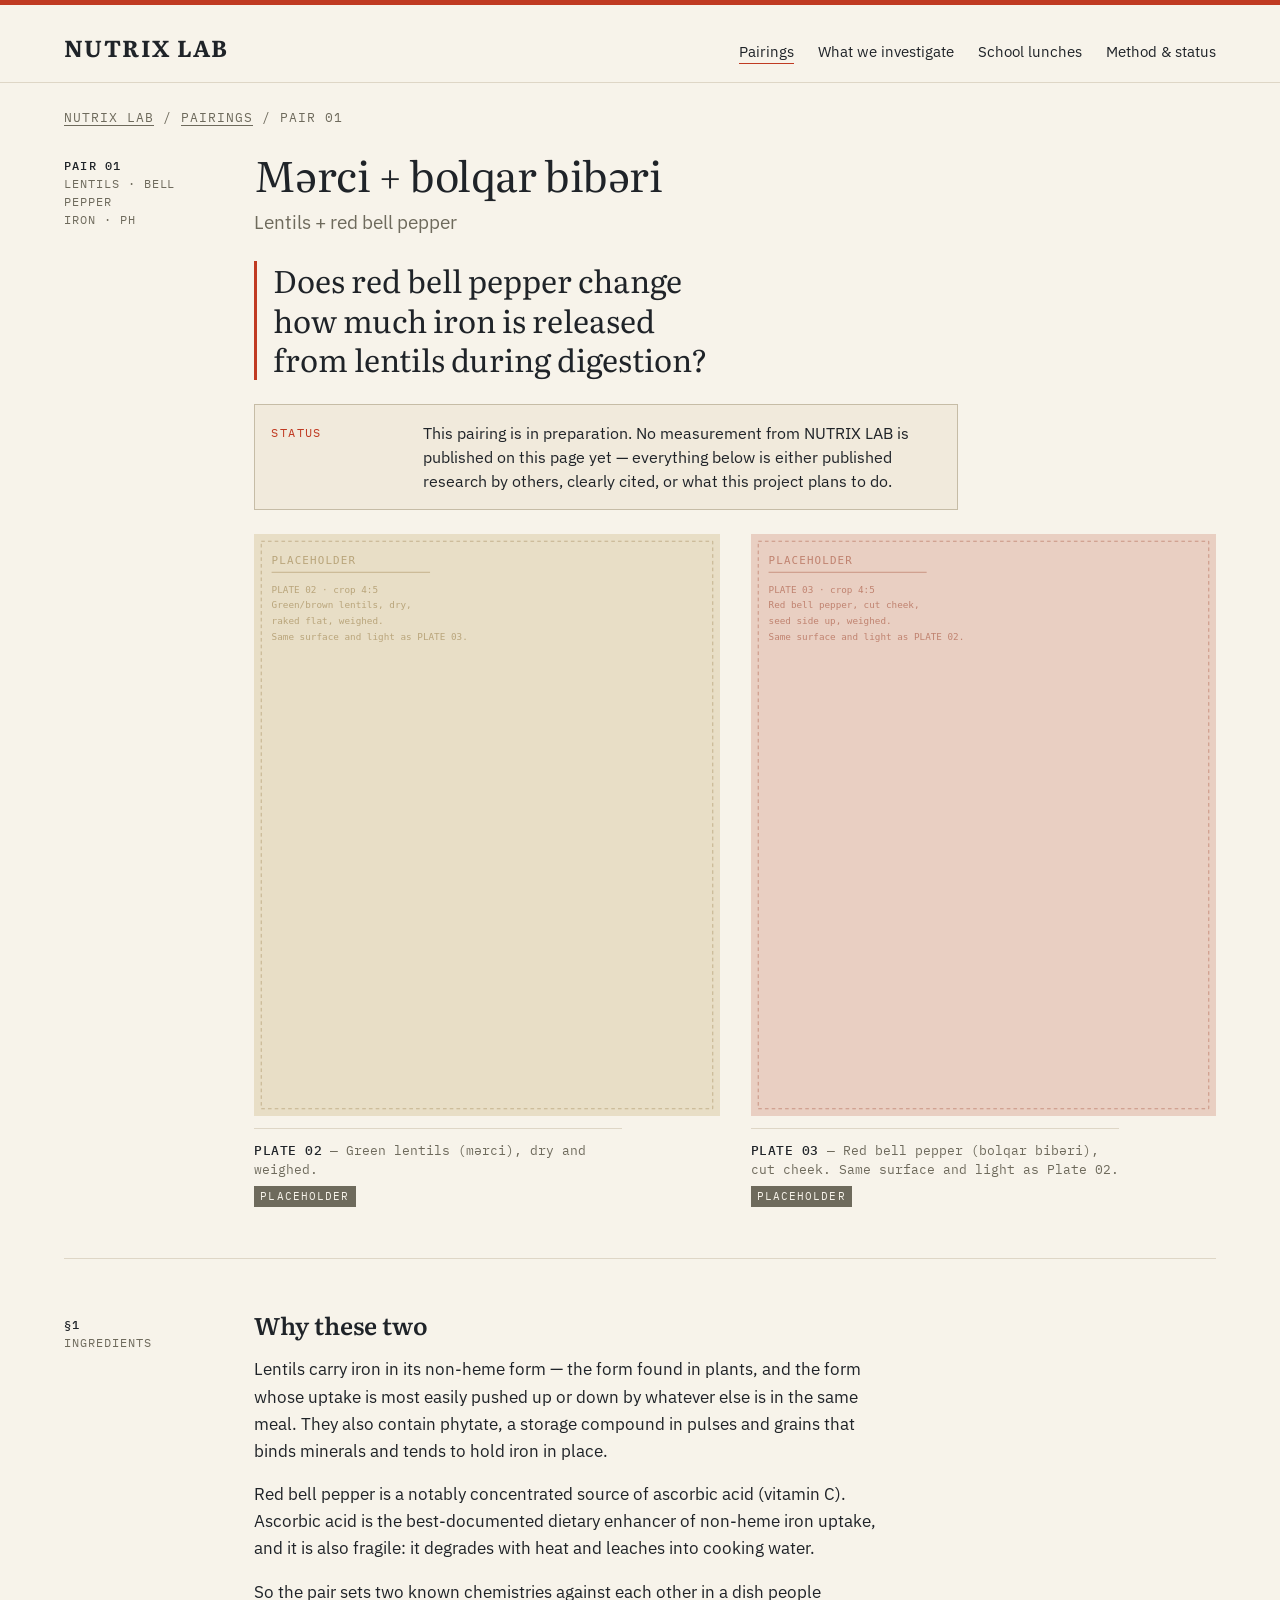
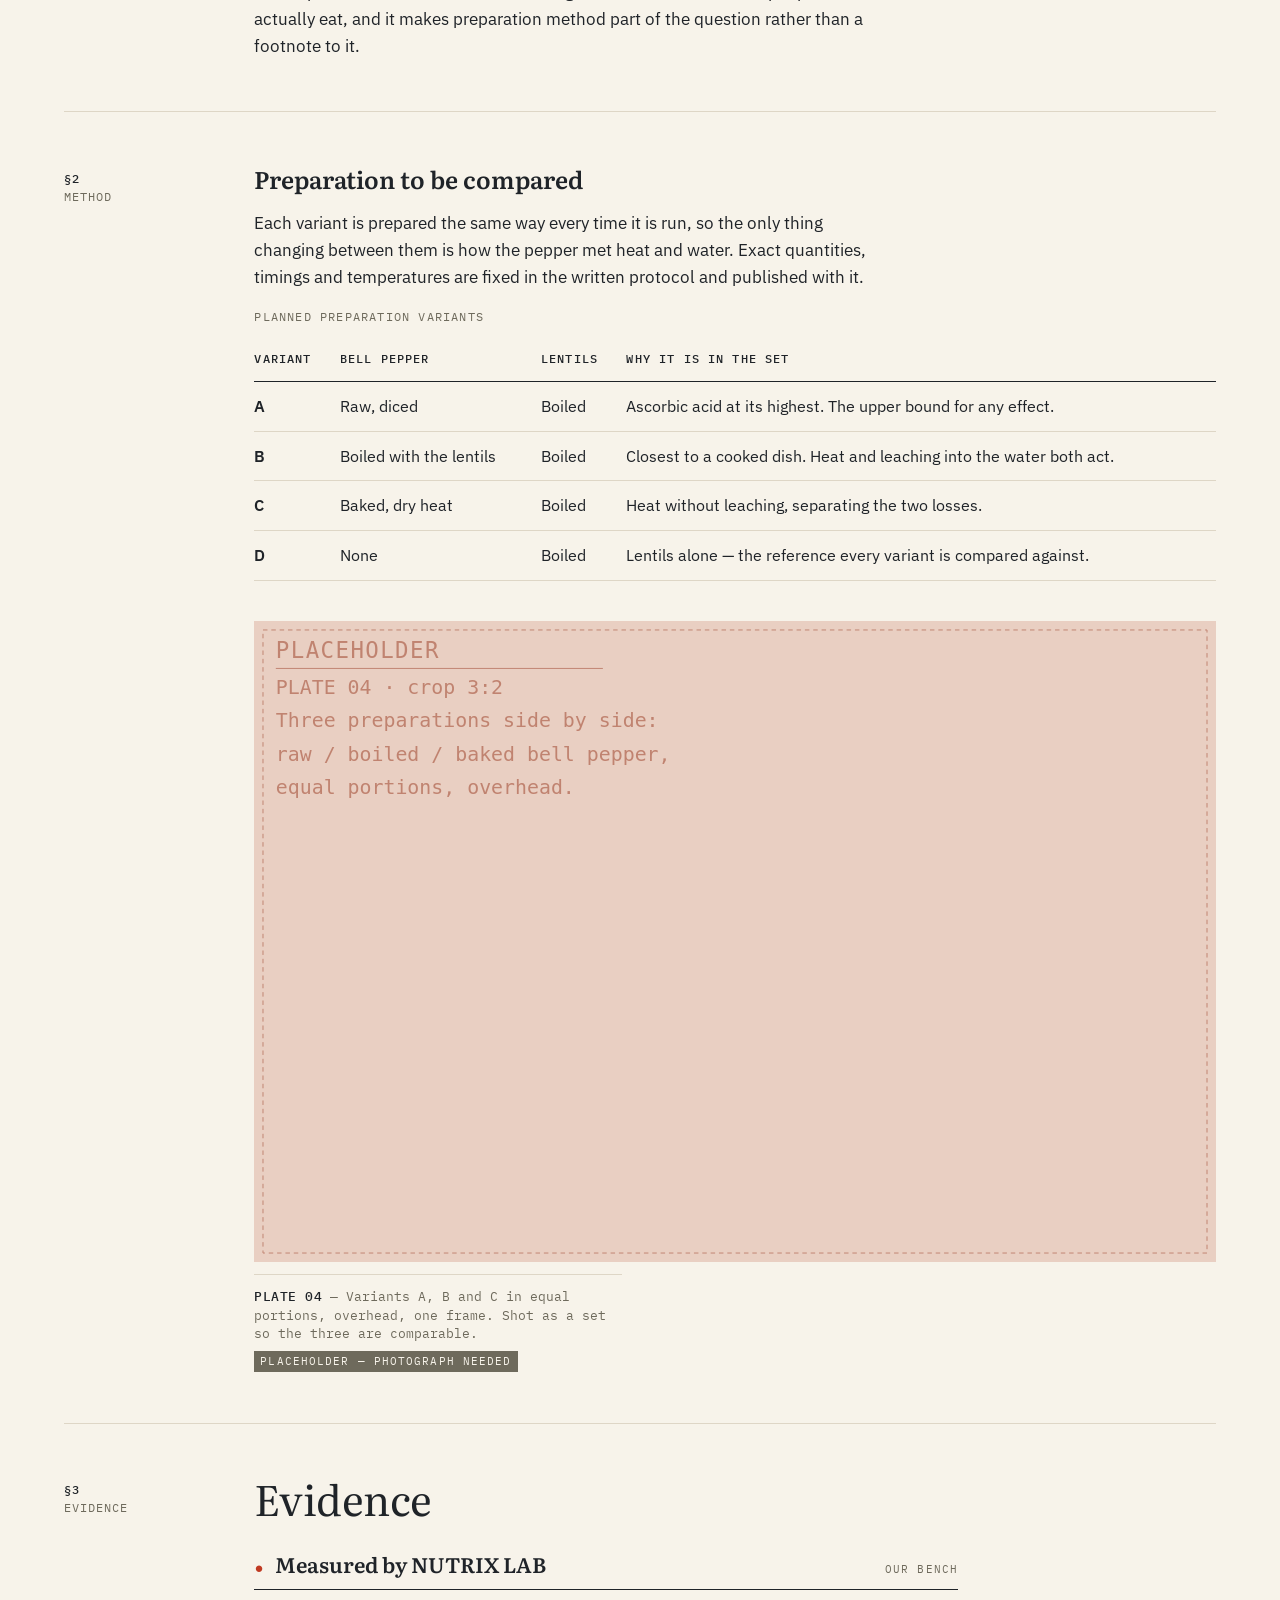
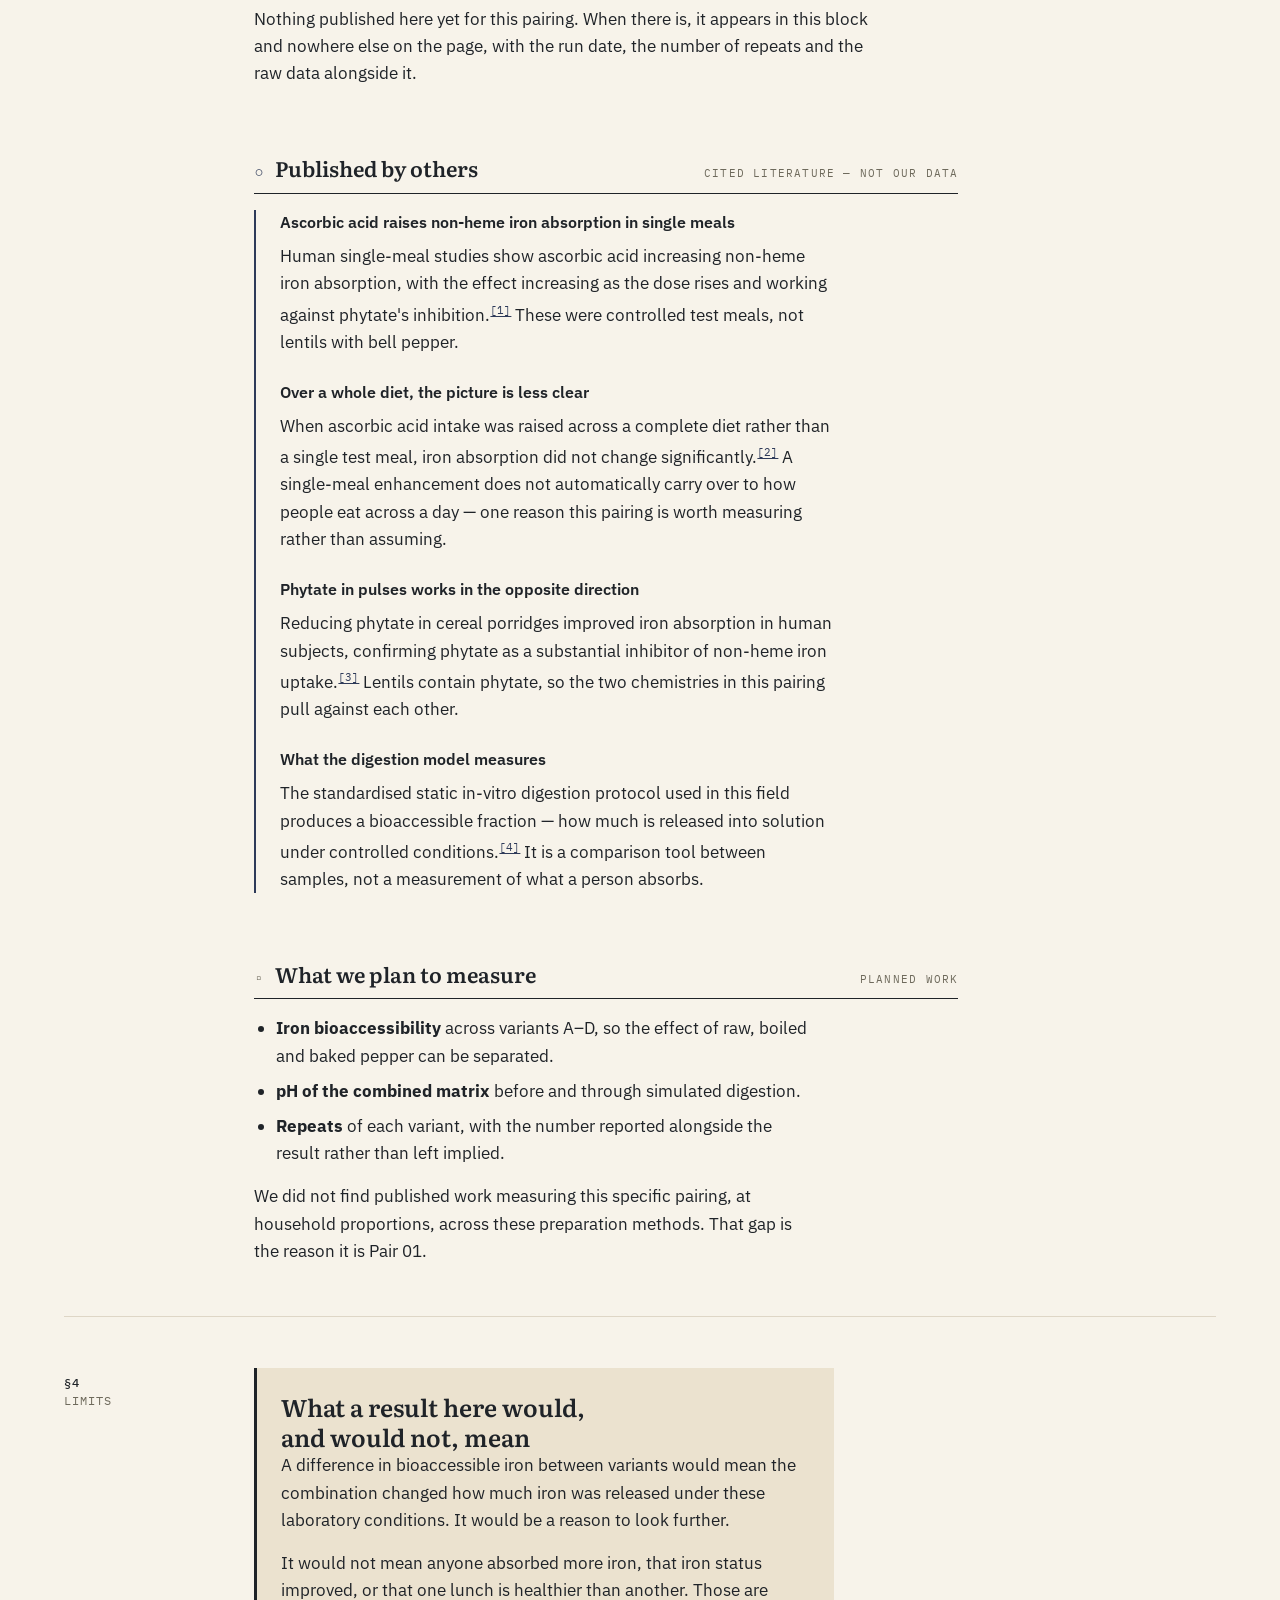
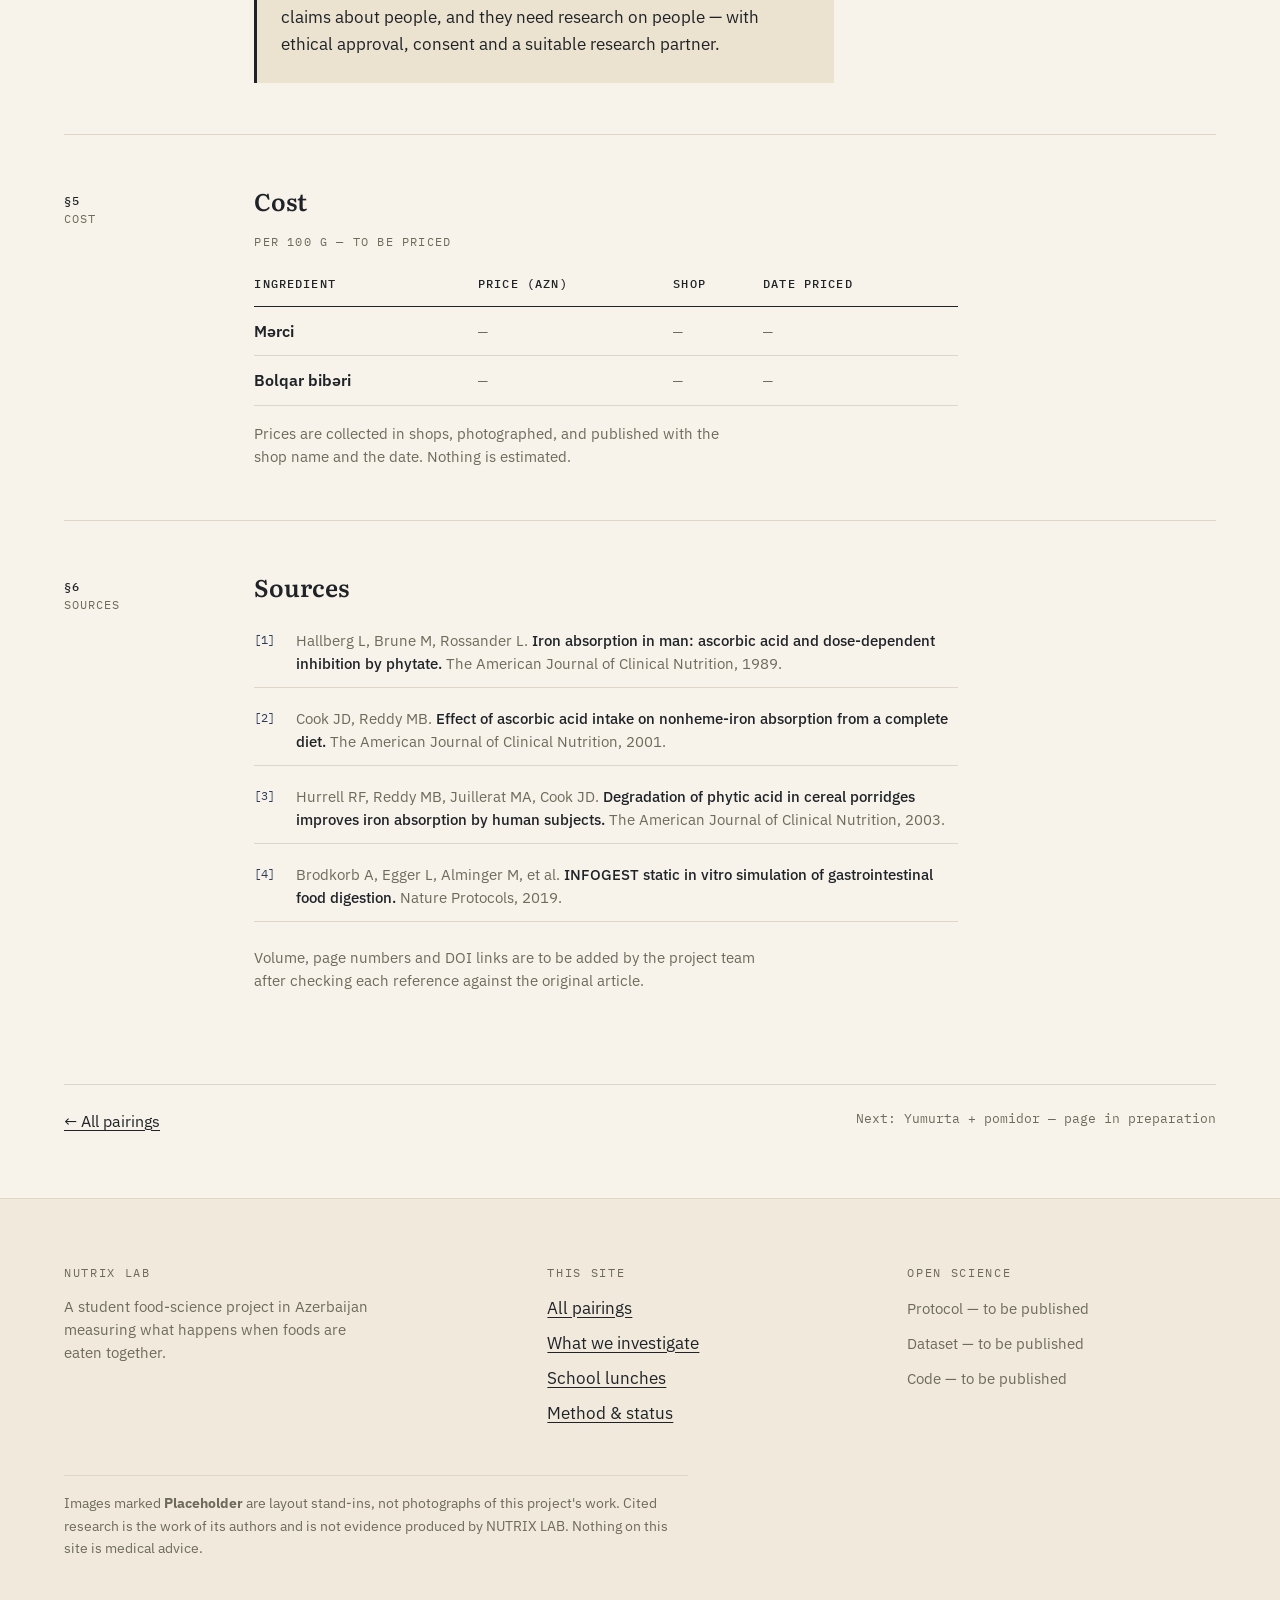
==== pairings/lentils-bell-pepper.html @ cdeca8c6 "first commit" ====
<!DOCTYPE html>
<html lang="en">
<head>
<meta charset="utf-8">
<meta name="viewport" content="width=device-width, initial-scale=1">
<title>Lentils + red bell pepper — NUTRIX LAB</title>
<meta name="description" content="Pairing 01: does red bell pepper change how much iron is released from lentils during digestion? The question, the preparation, published evidence and what NUTRIX LAB plans to measure.">
<link rel="preconnect" href="https://fonts.googleapis.com">
<link rel="preconnect" href="https://fonts.gstatic.com" crossorigin>
<link rel="stylesheet" href="https://fonts.googleapis.com/css2?family=IBM+Plex+Mono:wght@400;500&family=IBM+Plex+Sans:ital,wght@0,400;0,500;0,600;1,400&family=Literata:ital,opsz,wght@0,7..72,400;0,7..72,600;0,7..72,700;1,7..72,400&display=swap">
<link rel="stylesheet" href="../assets/css/nutrix.css">
</head>
<body>

<a class="skip-link" href="#main">Skip to main content</a>

<div class="topbar"></div>

<header class="masthead">
  <div class="wrap masthead-in">
    <a class="wordmark" href="../index.html">Nutrix&nbsp;Lab</a>
    <nav class="mainnav" aria-label="Main">
      <ul>
        <li><a href="../index.html#pairings" aria-current="page">Pairings</a></li>
        <li><a href="../index.html#investigate">What we investigate</a></li>
        <li><a href="../index.html#lunchbox">School lunches</a></li>
        <li><a href="../index.html#method">Method &amp; status</a></li>
      </ul>
    </nav>
  </div>
</header>

<div class="wrap">
  <nav class="breadcrumb" aria-label="Breadcrumb">
    <a href="../index.html">Nutrix Lab</a> / <a href="../index.html#pairings">Pairings</a> / Pair 01
  </nav>
</div>

<main id="main">
  <article class="wrap">

    <!-- Header ──────────────────────────────────────────────────────────── -->
    <div class="sheet-block sheet-block-first">
      <p class="sheet-margin">
        <b>Pair 01</b>
        Lentils · Bell pepper<br>
        Iron · pH
      </p>
      <div class="sheet-content">

        <h1 class="h2 pair-title" lang="az">Mərci + bolqar bibəri</h1>
        <p class="pair-title-en">Lentils + red bell pepper</p>

        <p class="pair-question">
          Does red bell pepper change how much iron is released from lentils
          during digestion?
        </p>

        <dl class="status-line">
          <dt>Status</dt>
          <dd>
            This pairing is in preparation. No measurement from NUTRIX&nbsp;LAB is
            published on this page yet — everything below is either published
            research by others, clearly cited, or what this project plans to do.
          </dd>
        </dl>

        <div class="plates wide">
          <figure>
            <img src="../assets/img/plate-02-lentils.svg" width="900" height="1125"
                 alt="Placeholder for a photograph of dry green lentils raked flat and weighed.">
            <figcaption>
              <b>PLATE 02</b> — Green lentils (mərci), dry and weighed.
              <span class="placeholder-tag">Placeholder</span>
            </figcaption>
          </figure>
          <figure>
            <img src="../assets/img/plate-03-pepper.svg" width="900" height="1125"
                 alt="Placeholder for a photograph of a red bell pepper cut cheek, seed side up, weighed.">
            <figcaption>
              <b>PLATE 03</b> — Red bell pepper (bolqar bibəri), cut cheek. Same
              surface and light as Plate 02.
              <span class="placeholder-tag">Placeholder</span>
            </figcaption>
          </figure>
        </div>

      </div>
    </div>

    <!-- §1 Ingredients ──────────────────────────────────────────────────── -->
    <section class="sheet-block" aria-labelledby="ingredients-h">
      <p class="sheet-margin"><b>§1</b> Ingredients</p>
      <div class="sheet-content">
        <h2 class="h3" id="ingredients-h" style="margin-bottom:var(--s4);">Why these two</h2>
        <p class="prose">
          Lentils carry iron in its non-heme form — the form found in plants, and
          the form whose uptake is most easily pushed up or down by whatever else
          is in the same meal. They also contain phytate, a storage compound in
          pulses and grains that binds minerals and tends to hold iron in place.
        </p>
        <p class="prose">
          Red bell pepper is a notably concentrated source of ascorbic acid
          (vitamin&nbsp;C). Ascorbic acid is the best-documented dietary enhancer of
          non-heme iron uptake, and it is also fragile: it degrades with heat and
          leaches into cooking water.
        </p>
        <p class="prose">
          So the pair sets two known chemistries against each other in a dish
          people actually eat, and it makes preparation method part of the question
          rather than a footnote to it.
        </p>
      </div>
    </section>

    <!-- §2 Method ───────────────────────────────────────────────────────── -->
    <section class="sheet-block" aria-labelledby="prep-h">
      <p class="sheet-margin"><b>§2</b> Method</p>
      <div class="sheet-content">
        <h2 class="h3" id="prep-h" style="margin-bottom:var(--s4);">Preparation to be compared</h2>
        <p class="prose">
          Each variant is prepared the same way every time it is run, so the only
          thing changing between them is how the pepper met heat and water. Exact
          quantities, timings and temperatures are fixed in the written protocol
          and published with it.
        </p>

        <p class="scroll-hint wide" id="prep-hint">Table scrolls sideways →</p>
        <div class="table-scroll wide" tabindex="0" role="region"
             aria-label="Planned preparation variants" aria-describedby="prep-hint">
          <table class="record">
            <caption>Planned preparation variants</caption>
            <thead>
              <tr>
                <th scope="col">Variant</th>
                <th scope="col">Bell pepper</th>
                <th scope="col">Lentils</th>
                <th scope="col">Why it is in the set</th>
              </tr>
            </thead>
            <tbody>
              <tr>
                <th scope="row">A</th>
                <td>Raw, diced</td>
                <td>Boiled</td>
                <td>Ascorbic acid at its highest. The upper bound for any effect.</td>
              </tr>
              <tr>
                <th scope="row">B</th>
                <td>Boiled with the lentils</td>
                <td>Boiled</td>
                <td>Closest to a cooked dish. Heat and leaching into the water both act.</td>
              </tr>
              <tr>
                <th scope="row">C</th>
                <td>Baked, dry heat</td>
                <td>Boiled</td>
                <td>Heat without leaching, separating the two losses.</td>
              </tr>
              <tr>
                <th scope="row">D</th>
                <td>None</td>
                <td>Boiled</td>
                <td>Lentils alone — the reference every variant is compared against.</td>
              </tr>
            </tbody>
          </table>
        </div>

        <figure class="wide" style="margin-top:var(--s5);">
          <img src="../assets/img/plate-04-preparations.svg" width="1500" height="1000"
               alt="Placeholder for a photograph of raw, boiled and baked bell pepper in equal portions side by side, photographed from above.">
          <figcaption>
            <b>PLATE 04</b> — Variants A, B and C in equal portions, overhead, one
            frame. Shot as a set so the three are comparable.
            <span class="placeholder-tag">Placeholder — photograph needed</span>
          </figcaption>
        </figure>
      </div>
    </section>

    <!-- §3 Evidence ─────────────────────────────────────────────────────── -->
    <section class="sheet-block" aria-labelledby="evidence-h">
      <p class="sheet-margin"><b>§3</b> Evidence</p>
      <div class="sheet-content">
        <h2 class="h2" id="evidence-h" style="margin-bottom:var(--s5);">Evidence</h2>

        <div class="tier tier-ours">
          <div class="tier-head">
            <span class="tier-mark" aria-hidden="true">●</span>
            <span class="tier-title">Measured by NUTRIX LAB</span>
            <span class="tier-kind">Our bench</span>
          </div>
          <div class="tier-body">
            <p style="margin-bottom:0;">
              Nothing published here yet for this pairing. When there is, it appears
              in this block and nowhere else on the page, with the run date, the
              number of repeats and the raw data alongside it.
            </p>
          </div>
        </div>

        <div class="tier tier-pub">
          <div class="tier-head">
            <span class="tier-mark" aria-hidden="true">○</span>
            <span class="tier-title">Published by others</span>
            <span class="tier-kind">Cited literature — not our data</span>
          </div>
          <div class="tier-body">

            <div>
              <h4>Ascorbic acid raises non-heme iron absorption in single meals</h4>
              <p style="margin-bottom:0;">
                Human single-meal studies show ascorbic acid increasing non-heme iron
                absorption, with the effect increasing as the dose rises and working
                against phytate's inhibition.<sup><a href="#src-1">[1]</a></sup>
                These were controlled test meals, not lentils with bell pepper.
              </p>
            </div>

            <div>
              <h4>Over a whole diet, the picture is less clear</h4>
              <p style="margin-bottom:0;">
                When ascorbic acid intake was raised across a complete diet rather
                than a single test meal, iron absorption did not change
                significantly.<sup><a href="#src-2">[2]</a></sup> A single-meal
                enhancement does not automatically carry over to how people eat across
                a day — one reason this pairing is worth measuring rather than
                assuming.
              </p>
            </div>

            <div>
              <h4>Phytate in pulses works in the opposite direction</h4>
              <p style="margin-bottom:0;">
                Reducing phytate in cereal porridges improved iron absorption in human
                subjects, confirming phytate as a substantial inhibitor of non-heme
                iron uptake.<sup><a href="#src-3">[3]</a></sup> Lentils contain
                phytate, so the two chemistries in this pairing pull against each
                other.
              </p>
            </div>

            <div>
              <h4>What the digestion model measures</h4>
              <p style="margin-bottom:0;">
                The standardised static in-vitro digestion protocol used in this field
                produces a bioaccessible fraction — how much is released into solution
                under controlled conditions.<sup><a href="#src-4">[4]</a></sup> It is
                a comparison tool between samples, not a measurement of what a person
                absorbs.
              </p>
            </div>

          </div>
        </div>

        <div class="tier tier-plan">
          <div class="tier-head">
            <span class="tier-mark" aria-hidden="true">▫</span>
            <span class="tier-title">What we plan to measure</span>
            <span class="tier-kind">Planned work</span>
          </div>
          <div class="tier-body">
            <ul>
              <li><b>Iron bioaccessibility</b> across variants A–D, so the effect of raw, boiled and baked pepper can be separated.</li>
              <li><b>pH of the combined matrix</b> before and through simulated digestion.</li>
              <li><b>Repeats</b> of each variant, with the number reported alongside the result rather than left implied.</li>
            </ul>
            <p style="margin-bottom:0;">
              We did not find published work measuring this specific pairing, at
              household proportions, across these preparation methods. That gap is
              the reason it is Pair 01.
            </p>
          </div>
        </div>
      </div>
    </section>

    <!-- §4 Limits ───────────────────────────────────────────────────────── -->
    <section class="sheet-block" aria-labelledby="limits-h">
      <p class="sheet-margin"><b>§4</b> Limits</p>
      <div class="sheet-content">
        <div class="limits">
          <h2 class="h3" id="limits-h">What a result here would, and would not, mean</h2>
          <p>
            A difference in bioaccessible iron between variants would mean the
            combination changed how much iron was released under these laboratory
            conditions. It would be a reason to look further.
          </p>
          <p style="margin-bottom:0;">
            It would not mean anyone absorbed more iron, that iron status improved,
            or that one lunch is healthier than another. Those are claims about
            people, and they need research on people — with ethical approval,
            consent and a suitable research partner.
          </p>
        </div>
      </div>
    </section>

    <!-- §5 Cost ─────────────────────────────────────────────────────────── -->
    <section class="sheet-block" aria-labelledby="cost-h">
      <p class="sheet-margin"><b>§5</b> Cost</p>
      <div class="sheet-content">
        <h2 class="h3" id="cost-h" style="margin-bottom:var(--s4);">Cost</h2>
        <p class="scroll-hint" id="cost-hint">Table scrolls sideways →</p>
        <div class="table-scroll" tabindex="0" role="region"
             aria-label="Ingredient costs" aria-describedby="cost-hint">
          <table class="record">
            <caption>Per 100 g — to be priced</caption>
            <thead>
              <tr>
                <th scope="col">Ingredient</th>
                <th scope="col">Price (AZN)</th>
                <th scope="col">Shop</th>
                <th scope="col">Date priced</th>
              </tr>
            </thead>
            <tbody>
              <tr>
                <th scope="row" lang="az">Mərci</th>
                <td class="pending">—</td><td class="pending">—</td><td class="pending">—</td>
              </tr>
              <tr>
                <th scope="row" lang="az">Bolqar bibəri</th>
                <td class="pending">—</td><td class="pending">—</td><td class="pending">—</td>
              </tr>
            </tbody>
          </table>
        </div>
        <p class="note" style="max-width:52ch;">
          Prices are collected in shops, photographed, and published with the shop
          name and the date. Nothing is estimated.
        </p>
      </div>
    </section>

    <!-- §6 Sources ──────────────────────────────────────────────────────── -->
    <section class="sheet-block" aria-labelledby="sources-h">
      <p class="sheet-margin"><b>§6</b> Sources</p>
      <div class="sheet-content">
        <h2 class="h3" id="sources-h" style="margin-bottom:var(--s4);">Sources</h2>
        <ol class="sources">
          <li id="src-1">Hallberg L, Brune M, Rossander L. <b>Iron absorption in man: ascorbic acid and dose-dependent inhibition by phytate.</b> The American Journal of Clinical Nutrition, 1989.</li>
          <li id="src-2">Cook JD, Reddy MB. <b>Effect of ascorbic acid intake on nonheme-iron absorption from a complete diet.</b> The American Journal of Clinical Nutrition, 2001.</li>
          <li id="src-3">Hurrell RF, Reddy MB, Juillerat MA, Cook JD. <b>Degradation of phytic acid in cereal porridges improves iron absorption by human subjects.</b> The American Journal of Clinical Nutrition, 2003.</li>
          <li id="src-4">Brodkorb A, Egger L, Alminger M, et al. <b>INFOGEST static in vitro simulation of gastrointestinal food digestion.</b> Nature Protocols, 2019.</li>
        </ol>
        <p class="note" style="margin-top:var(--s4); max-width:56ch;">
          Volume, page numbers and DOI links are to be added by the project team
          after checking each reference against the original article.
        </p>
      </div>
    </section>

    <nav class="pager" aria-label="Pairings">
      <a href="../index.html#pairings">← All pairings</a>
      <span class="pending">Next: Yumurta + pomidor — page in preparation</span>
    </nav>

  </article>
</main>

<footer class="sitefoot" style="margin-top:var(--s7);">
  <div class="wrap">
    <div class="foot-grid">
      <div>
        <h4>Nutrix Lab</h4>
        <p class="note" style="max-width:34ch;">
          A student food-science project in Azerbaijan measuring what happens when
          foods are eaten together.
        </p>
      </div>
      <div>
        <h4>This site</h4>
        <ul>
          <li><a href="../index.html#pairings">All pairings</a></li>
          <li><a href="../index.html#investigate">What we investigate</a></li>
          <li><a href="../index.html#lunchbox">School lunches</a></li>
          <li><a href="../index.html#method">Method &amp; status</a></li>
        </ul>
      </div>
      <div>
        <h4>Open science</h4>
        <ul>
          <li><span class="note">Protocol — to be published</span></li>
          <li><span class="note">Dataset — to be published</span></li>
          <li><span class="note">Code — to be published</span></li>
        </ul>
      </div>
    </div>
    <p class="colophon">
      Images marked <b>Placeholder</b> are layout stand-ins, not photographs of this
      project's work. Cited research is the work of its authors and is not evidence
      produced by NUTRIX&nbsp;LAB. Nothing on this site is medical advice.
    </p>
  </div>
</footer>

</body>
</html>
---- assets/css/nutrix.css ----
/* ==========================================================================
   NUTRIX LAB - stylesheet
   Structure: "record sheet" (margin column, ruled blocks, tabular data)
   Warmth:    food photography at large scale, palette sampled from ingredients
   Light-only by deliberate choice: this is a printed-publication idiom.
   ========================================================================== */

:root {
  color-scheme: light;

  /* Ground + ink ---------------------------------------------------------- */
  --paper:        #F7F3EA;
  --paper-warm:   #F1EADC;   /* recessed bands */
  --paper-deep:   #EBE2CF;   /* record-sheet fields */
  --ink:          #1F2328;   /* 14.2:1 on --paper */
  --rule:         #DED6C6;
  --rule-strong:  #C6BCA6;
  --muted:        #6E6A5C;   /* 4.96:1 on --paper */
  --muted-strong: #5A5648;   /* 5.71:1 on --paper-deep, for text on tinted fields */

  /* Evidence provenance - colour does one job on this site ----------------- */
  --measured:     #C03A22;   /* our bench          4.86:1 */
  --published:    #2E3A59;   /* cited literature  10.2:1  */
  --planned:      #6E6A5C;   /* planned            4.96:1 */

  /* Food-derived accents -------------------------------------------------- */
  --pepper:       #C03A22;
  --lentil:       #C08A2E;   /* rules and bands only, never text */
  --lentil-text:  #8A6012;   /* 5.10:1 on --paper */
  --stem:         #3C5A3A;   /* 6.97:1 on --paper */

  /* Spacing scale --------------------------------------------------------- */
  --s1: 4px;  --s2: 8px;  --s3: 12px; --s4: 16px; --s5: 24px;
  --s6: 40px; --s7: 64px; --s8: 96px;

  --gutter: clamp(20px, 5vw, 72px);
  --measure: 63ch;

  /* Type ------------------------------------------------------------------ */
  --serif: "Literata", "Noto Serif", Georgia, "Times New Roman", serif;
  --sans:  "IBM Plex Sans", "Noto Sans", "Segoe UI", system-ui, sans-serif;
  --mono:  "IBM Plex Mono", "Noto Sans Mono", Consolas, monospace;
}

/* Reset -------------------------------------------------------------------- */
*, *::before, *::after { box-sizing: border-box; }
html { -webkit-text-size-adjust: 100%; }
body {
  margin: 0;
  background: var(--paper);
  color: var(--ink);
  font-family: var(--sans);
  font-size: 17px;
  line-height: 1.6;
  font-synthesis-weight: none;
}
img, svg { max-width: 100%; height: auto; display: block; }
h1, h2, h3, h4 { margin: 0; font-weight: 600; text-wrap: balance; }
p { margin: 0 0 var(--s4); }
ul, ol { margin: 0 0 var(--s4); padding-left: 1.25em; }
li { margin-bottom: var(--s2); }

/* Focus - always visible, never removed ------------------------------------ */
:focus-visible {
  outline: 3px solid var(--pepper);
  outline-offset: 3px;
  border-radius: 1px;
}

.skip-link {
  position: absolute; left: var(--s4); top: -120px;
  background: var(--ink); color: var(--paper);
  padding: var(--s3) var(--s4); z-index: 100;
  font-size: 15px; text-decoration: none;
}
.skip-link:focus { top: var(--s4); }

/* Type roles --------------------------------------------------------------- */
.display {
  font-family: var(--serif);
  font-weight: 400;
  font-size: clamp(34px, 6vw, 72px);
  line-height: 1.05;
  letter-spacing: -0.015em;
}
.h2 {
  font-family: var(--serif);
  font-weight: 400;
  font-size: clamp(27px, 3.4vw, 42px);
  line-height: 1.14;
  letter-spacing: -0.01em;
}
.h3 {
  font-family: var(--serif);
  font-weight: 600;
  font-size: clamp(20px, 2vw, 24px);
  line-height: 1.25;
}
.eyebrow {
  font-family: var(--mono);
  font-size: 13px;
  letter-spacing: 0.14em;
  text-transform: uppercase;
  color: var(--muted);
  margin: 0 0 var(--s4);
}
.lede {
  font-family: var(--serif);
  font-size: clamp(19px, 1.7vw, 22px);
  line-height: 1.52;
}
.prose { max-width: var(--measure); }
.prose a, .note a { color: var(--published); text-underline-offset: 3px; }
.prose a:hover, .note a:hover { color: var(--pepper); }
.note { font-size: 15px; color: var(--muted); line-height: 1.55; }

/* Layout ------------------------------------------------------------------- */
.wrap { max-width: 1320px; margin-inline: auto; padding-inline: var(--gutter); }
section { padding-block: clamp(48px, 7vw, 96px); }
.band { background: var(--paper-warm); }
.rule-top { border-top: 1px solid var(--rule); }

/* Site header -------------------------------------------------------------- */
.topbar { height: 5px; background: var(--pepper); }
.masthead { border-bottom: 1px solid var(--rule); background: var(--paper); }
.masthead-in {
  display: flex; align-items: baseline; gap: var(--s5);
  flex-wrap: wrap; padding-block: var(--s5) var(--s4);
}
.wordmark {
  font-family: var(--serif);
  font-size: 23px; font-weight: 700;
  letter-spacing: 0.06em; text-transform: uppercase;
  color: var(--ink); text-decoration: none; white-space: nowrap;
}
.wordmark:hover { color: var(--pepper); }
.mainnav { margin-left: auto; }
.mainnav ul { list-style: none; margin: 0; padding: 0; display: flex; flex-wrap: wrap; gap: var(--s5); }
.mainnav li { margin: 0; }
.mainnav a {
  font-size: 15px; color: var(--ink); text-decoration: none;
  padding-bottom: 2px; border-bottom: 1.5px solid transparent;
}
.mainnav a:hover, .mainnav a[aria-current="page"] { border-bottom-color: var(--pepper); }

/* 1 - Opening -------------------------------------------------------------- */
/* Desktop: question and body stack in the left column, the plate holds the
   right. Mobile (below): the order becomes question -> plate -> body, so the
   question is never pushed under a full-width photograph. */
.opening {
  display: grid;
  grid-template-columns: minmax(0, 1.05fr) minmax(0, 0.95fr);
  grid-template-rows: auto 1fr;
  column-gap: clamp(28px, 5vw, 72px);
  row-gap: var(--s5);
  align-items: start;
  padding-block: clamp(40px, 6vw, 80px) clamp(40px, 6vw, 72px);
}
.opening-head { grid-column: 1; grid-row: 1; }
.opening-body { grid-column: 1; grid-row: 2; max-width: 34em; }
.opening-fig  { grid-column: 2; grid-row: 1 / span 2; }
.opening-lede { max-width: 32em; }

.actions { display: flex; flex-wrap: wrap; gap: var(--s4) var(--s6); margin-top: var(--s5); }
.action {
  font-size: 17px; font-weight: 500; color: var(--ink);
  text-decoration: none; border-bottom: 2px solid var(--pepper); padding-bottom: 3px;
}
.action:hover { color: var(--pepper); }
.action::after { content: " \2192"; }

/* Figures ------------------------------------------------------------------ */
figure { margin: 0; }
figure img { width: 100%; height: auto; }
figcaption {
  font-family: var(--mono);
  font-size: 12.5px; line-height: 1.5; color: var(--muted);
  margin-top: var(--s3); padding-top: var(--s3);
  border-top: 1px solid var(--rule); max-width: 46ch;
}
figcaption b { color: var(--ink); font-weight: 500; letter-spacing: 0.04em; }
.placeholder-tag {
  display: block; width: fit-content; margin-top: var(--s2);
  font-family: var(--mono); font-size: 11px;
  letter-spacing: 0.1em; text-transform: uppercase;
  color: var(--paper); background: var(--planned); padding: 2px 6px;
}

/* Standing status line ----------------------------------------------------- */
.standing-status { border-top: 1px solid var(--rule); border-bottom: 1px solid var(--rule); background: var(--paper-warm); }
.standing-status .wrap { display: flex; flex-wrap: wrap; gap: var(--s3) var(--s5); align-items: baseline; padding-block: var(--s4); }
.standing-status .label {
  font-family: var(--mono); font-size: 12px;
  letter-spacing: 0.14em; text-transform: uppercase;
  color: var(--measured); white-space: nowrap;
}
.standing-status p { margin: 0; font-size: 15.5px; max-width: 80ch; }

/* 2 - Pairings ------------------------------------------------------------- */
.section-head {
  display: grid; grid-template-columns: minmax(0, 1fr) minmax(0, 1fr);
  gap: clamp(24px, 4vw, 64px); align-items: end; margin-bottom: var(--s6);
}
.section-head .h2 { max-width: 15ch; }
.section-head p { margin: 0; max-width: 46ch; }

.pairgrid {
  list-style: none; margin: 0; padding: 0;
  display: grid; grid-template-columns: repeat(4, minmax(0, 1fr));
  gap: clamp(16px, 2.2vw, 28px);
}
.pairgrid > li { margin: 0; }

.paircard {
  display: flex; flex-direction: column; height: 100%;
  background: var(--paper); border: 1px solid var(--rule);
  text-decoration: none; color: inherit;
}
a.paircard:hover { border-color: var(--ink); }
a.paircard:hover .paircard-q { color: var(--pepper); }
.paircard-img { background: var(--paper-deep); width: 100%; aspect-ratio: 1 / 1; object-fit: cover; }
.paircard-body { padding: var(--s4) var(--s4) var(--s5); display: flex; flex-direction: column; gap: var(--s2); flex: 1; }
.paircard-az { font-family: var(--serif); font-size: 20px; font-weight: 600; line-height: 1.2; }
.paircard-en { font-size: 14px; color: var(--muted); }
.paircard-q { font-family: var(--serif); font-size: 16px; line-height: 1.4; margin-top: var(--s2); flex: 1; }
.chip {
  align-self: flex-start; font-family: var(--mono);
  font-size: 11px; letter-spacing: 0.1em; text-transform: uppercase;
  padding: 3px 7px; margin-top: var(--s3);
}
.chip-open { background: var(--pepper); color: var(--paper); }
.chip-prep { background: var(--paper-deep); color: var(--muted-strong); border: 1px solid var(--rule-strong); }
.paircard[aria-disabled="true"] .paircard-az { color: #3A3F45; }

/* 3 - What we investigate -------------------------------------------------- */
.measures {
  display: grid; grid-template-columns: repeat(2, minmax(0, 1fr));
  gap: clamp(24px, 3.5vw, 56px) clamp(32px, 5vw, 80px); margin: 0;
}
.measures > div { border-top: 2px solid var(--ink); padding-top: var(--s4); }
.measures dt { font-family: var(--serif); font-size: 21px; font-weight: 600; margin-bottom: var(--s3); }
.measures dd { margin: 0; max-width: 46ch; }
.measures dd p { margin-bottom: var(--s3); }
.measures .limit {
  font-size: 15px; color: var(--muted);
  border-left: 2px solid var(--rule-strong); padding-left: var(--s3); margin: 0;
}
.measures .limit b { color: var(--ink); font-weight: 500; }

.split {
  display: grid; grid-template-columns: minmax(0, 1fr) minmax(0, 1fr);
  gap: clamp(24px, 4vw, 64px); align-items: center;
}
.split-wide { grid-template-columns: minmax(0, 1.15fr) minmax(0, 0.85fr); align-items: start; }

/* 4 - Lunchbox ------------------------------------------------------------- */
.planned-tool { border: 1px solid var(--rule-strong); background: var(--paper); padding: var(--s5); max-width: 52ch; }
.planned-tool .chip { margin-top: 0; margin-bottom: var(--s3); }
.planned-tool h3 { margin-bottom: var(--s3); }
.planned-tool p:last-child { margin-bottom: 0; }

.pricepoints { display: flex; gap: var(--s4); flex-wrap: wrap; list-style: none; margin: var(--s5) 0 var(--s4); padding: 0; }
.pricepoints li {
  font-family: var(--mono); font-size: 20px;
  border: 1px solid var(--rule-strong); background: var(--paper);
  padding: var(--s3) var(--s4); margin: 0;
}
.pricepoints span { display: block; font-size: 11px; letter-spacing: 0.1em; text-transform: uppercase; color: var(--muted); margin-top: 2px; }

/* 5 - Method / status ------------------------------------------------------ */
.ledger { display: grid; grid-template-columns: minmax(0,1fr) minmax(0,1fr); gap: clamp(28px,4vw,64px); }
.outputs { counter-reset: out; list-style: none; padding: 0; margin: 0; border-top: 1px solid var(--rule); }
.outputs li {
  counter-increment: out; position: relative;
  padding: var(--s3) 0 var(--s3) 3rem;
  border-bottom: 1px solid var(--rule);
  margin: 0; font-size: 16px;
}
.outputs li::before {
  content: counter(out, decimal-leading-zero);
  position: absolute; left: 0; top: var(--s3);
  font-family: var(--mono); font-size: 13px; color: var(--muted); line-height: 1.6;
}
.callout { border-top: 2px solid var(--ink); padding-top: var(--s4); max-width: 54ch; margin-bottom: var(--s6); }
.callout:last-child { margin-bottom: 0; }
.callout h3 { margin-bottom: var(--s3); }

/* Footer ------------------------------------------------------------------- */
.sitefoot { border-top: 1px solid var(--rule); background: var(--paper-warm); padding-block: var(--s7) var(--s6); }
.foot-grid { display: grid; grid-template-columns: minmax(0, 1.4fr) minmax(0, 1fr) minmax(0, 1fr); gap: clamp(24px, 4vw, 64px); }
.sitefoot h4 {
  font-family: var(--mono); font-size: 12px;
  letter-spacing: 0.14em; text-transform: uppercase;
  color: var(--muted); font-weight: 400; margin-bottom: var(--s3);
}
.sitefoot ul { list-style: none; padding: 0; margin: 0; }
.sitefoot li { margin-bottom: var(--s2); }
.sitefoot a { color: var(--ink); text-underline-offset: 3px; }
.sitefoot a:hover { color: var(--pepper); }
.colophon {
  margin-top: var(--s6); padding-top: var(--s4);
  border-top: 1px solid var(--rule);
  font-size: 14px; color: var(--muted); max-width: 78ch;
}

/* ==========================================================================
   Record-sheet layout - pairing page
   ========================================================================== */
/* Each block carries its own margin label; body text keeps a reading measure
   while plates and tables break out into the wider right-hand column. */
.sheet-block {
  display: grid;
  grid-template-columns: 9.5rem minmax(0, 1fr);
  column-gap: clamp(20px, 3vw, 44px);
  padding-block: clamp(32px, 4vw, 56px);
  border-top: 1px solid var(--rule);
}
.sheet-block-first { border-top: none; padding-top: var(--s5); }

.sheet-content {
  display: grid;
  grid-template-columns: minmax(0, 44rem) minmax(0, 1fr);
  column-gap: clamp(24px, 3vw, 48px);
  align-content: start;
}
.sheet-content > * { grid-column: 1; }
.sheet-content > .wide { grid-column: 1 / -1; }
.sheet-content > :last-child { margin-bottom: 0; }

.sheet-margin {
  font-family: var(--mono); font-size: 12px; line-height: 1.5;
  letter-spacing: 0.08em; text-transform: uppercase;
  color: var(--muted); padding-top: 6px;
  align-self: start;
}
.sheet-margin b { display: block; color: var(--ink); font-weight: 500; letter-spacing: 0.1em; }

.breadcrumb { font-family: var(--mono); font-size: 12.5px; letter-spacing: 0.08em; text-transform: uppercase; color: var(--muted); padding-block: var(--s5) 0; }
.breadcrumb a { color: var(--muted); text-underline-offset: 3px; }
.breadcrumb a:hover { color: var(--pepper); }

.pair-title { margin-bottom: var(--s2); }
.pair-title-en { font-size: clamp(16px, 1.6vw, 19px); color: var(--muted); margin-bottom: var(--s5); }
.pair-question {
  font-family: var(--serif); font-size: clamp(22px, 2.6vw, 31px); line-height: 1.28;
  border-left: 3px solid var(--pepper); padding-left: var(--s4);
  margin: 0 0 var(--s5); max-width: 26ch;
}

/* Status - stated once, near the top */
.status-line {
  display: grid; grid-template-columns: 8.5rem minmax(0, 1fr);
  gap: var(--s4); align-items: start;
  border: 1px solid var(--rule-strong); background: var(--paper-warm);
  padding: var(--s4); margin: 0 0 var(--s5);
}
.status-line dt {
  font-family: var(--mono); font-size: 11.5px;
  letter-spacing: 0.12em; text-transform: uppercase;
  color: var(--measured); padding-top: 3px;
}
.status-line dd { margin: 0; font-size: 15.5px; line-height: 1.55; }

.plates { display: grid; grid-template-columns: repeat(2, minmax(0, 1fr)); gap: clamp(16px, 2.4vw, 32px); }

/* Record-sheet table ------------------------------------------------------- */
.table-scroll { overflow-x: auto; margin-bottom: var(--s4); }
.table-scroll:focus-visible { outline: 3px solid var(--pepper); outline-offset: 2px; }
/* Subordinate to the table's own caption — a hint, not a second heading. */
.scroll-hint {
  display: none; font-size: 13px; font-style: italic;
  color: var(--muted); margin: 0 0 var(--s2);
}
@media (max-width: 780px) { .scroll-hint { display: block; } }
table.record { border-collapse: collapse; width: 100%; min-width: 34rem; font-size: 15.5px; }
table.record caption {
  font-family: var(--mono); font-size: 12px;
  letter-spacing: 0.1em; text-transform: uppercase;
  color: var(--muted); text-align: left; padding-bottom: var(--s3);
}
table.record th, table.record td {
  text-align: left; vertical-align: top;
  padding: var(--s3) var(--s4) var(--s3) 0; border-bottom: 1px solid var(--rule);
}
table.record thead th {
  font-family: var(--mono); font-size: 11.5px;
  letter-spacing: 0.1em; text-transform: uppercase;
  color: var(--ink); font-weight: 500; border-bottom: 1.5px solid var(--ink);
}
table.record tbody th { font-weight: 600; padding-right: var(--s5); }
table.record td.num { font-family: var(--mono); font-variant-numeric: tabular-nums; }
table.record td.pending { font-family: var(--mono); color: var(--planned); }

/* Evidence tiers - typographically distinct, not colour-only --------------- */
.tier { margin-bottom: var(--s7); }
.tier:last-child { margin-bottom: 0; }
.tier-head {
  display: flex; align-items: baseline; gap: var(--s3); flex-wrap: wrap;
  margin-bottom: var(--s4); padding-bottom: var(--s2); border-bottom: 1.5px solid var(--ink);
}
.tier-mark { font-family: var(--mono); font-size: 15px; line-height: 1; }
.tier-title { font-family: var(--serif); font-size: 21px; font-weight: 600; }
.tier-kind { font-family: var(--mono); font-size: 11px; letter-spacing: 0.11em; text-transform: uppercase; color: var(--muted); margin-left: auto; }
.tier-ours .tier-mark { color: var(--measured); }
.tier-pub  .tier-mark { color: var(--published); }
.tier-plan .tier-mark { color: var(--planned); }

.tier-ours .tier-body { max-width: var(--measure); }
.tier-pub .tier-body { border-left: 2px solid var(--published); padding-left: var(--s5); max-width: 58ch; }
.tier-pub .tier-body h4 { font-size: 16px; font-weight: 600; margin: 0 0 var(--s2); }
.tier-pub .tier-body > div { margin-bottom: var(--s5); }
.tier-pub .tier-body > div:last-child { margin-bottom: 0; }
.tier-plan .tier-body { max-width: 56ch; }
sup a { font-family: var(--mono); font-size: 11px; text-underline-offset: 2px; color: var(--published); }

.sources { counter-reset: src; list-style: none; padding: 0; font-size: 15px; margin-bottom: 0; }
.sources li {
  counter-increment: src;
  position: relative; padding: var(--s3) 0 var(--s3) 2.6rem;
  border-bottom: 1px solid var(--rule); color: var(--muted);
  line-height: 1.5;
}
.sources li::before {
  content: "[" counter(src) "]";
  position: absolute; left: 0; top: var(--s3);
  font-family: var(--mono); font-size: 12px; color: var(--published);
  line-height: 1.7;
}
.sources li b { color: var(--ink); font-weight: 500; }

.limits { background: var(--paper-deep); border-left: 3px solid var(--ink); padding: var(--s5); max-width: 58ch; }
.limits h3 { margin-bottom: var(--s3); }
.limits p:last-child { margin-bottom: 0; }

.pager {
  display: flex; flex-wrap: wrap; gap: var(--s5); justify-content: space-between;
  border-top: 1px solid var(--rule); padding-top: var(--s5); margin-top: var(--s6); font-size: 16px;
}
.pager a { color: var(--ink); text-underline-offset: 3px; }
.pager a:hover { color: var(--pepper); }
.pager .pending { color: var(--muted); font-family: var(--mono); font-size: 13px; }

/* ==========================================================================
   Responsive
   ========================================================================== */
@media (max-width: 1080px) {
  .pairgrid { grid-template-columns: repeat(2, minmax(0, 1fr)); }
  .foot-grid { grid-template-columns: repeat(2, minmax(0, 1fr)); }
}

@media (max-width: 900px) {
  body { font-size: 16.5px; }
  .opening { grid-template-columns: 1fr; grid-template-rows: none; row-gap: var(--s5); }
  .opening-head, .opening-body, .opening-fig { grid-column: 1; grid-row: auto; max-width: none; }
  .opening-fig { margin-block: var(--s2) var(--s3); }
  .section-head { grid-template-columns: 1fr; gap: var(--s4); align-items: start; }
  .measures { grid-template-columns: 1fr; }
  .split, .split-wide, .ledger { grid-template-columns: 1fr; gap: var(--s6); }
  .sheet-block { grid-template-columns: 1fr; row-gap: var(--s4); }
  .sheet-content { grid-template-columns: 1fr; }
  .sheet-margin {
    padding-top: 0; display: flex; flex-wrap: wrap; gap: var(--s2) var(--s4);
    border-bottom: 1px solid var(--rule); padding-bottom: var(--s3);
  }
  .sheet-margin b { display: inline; }
}

@media (max-width: 620px) {
  .masthead-in { padding-block: var(--s4) var(--s3); gap: var(--s3); }
  .mainnav { margin-left: 0; width: 100%; }
  .mainnav ul { gap: var(--s4); }
  .mainnav a { font-size: 14.5px; }
  .pairgrid { grid-template-columns: 1fr; }
  .plates { grid-template-columns: 1fr; }
  .foot-grid { grid-template-columns: 1fr; gap: var(--s5); }
  .status-line { grid-template-columns: 1fr; gap: var(--s2); }
  .tier-pub .tier-body { padding-left: var(--s4); }
  .pair-question { max-width: none; }
  .limits, .planned-tool { padding: var(--s4); }
  .pricepoints li { font-size: 18px; }
}

/* Motion - only ever clarifies, and always optional ------------------------ */
@media (prefers-reduced-motion: no-preference) {
  a.paircard { transition: border-color 140ms ease; }
  .action, .paircard-q, .wordmark { transition: color 140ms ease; }
}

/* Print -------------------------------------------------------------------- */
@media print {
  .mainnav, .skip-link, .topbar, .pager { display: none; }
  body { font-size: 11pt; background: #fff; }
  .sheet { grid-template-columns: 7rem 1fr; }
}
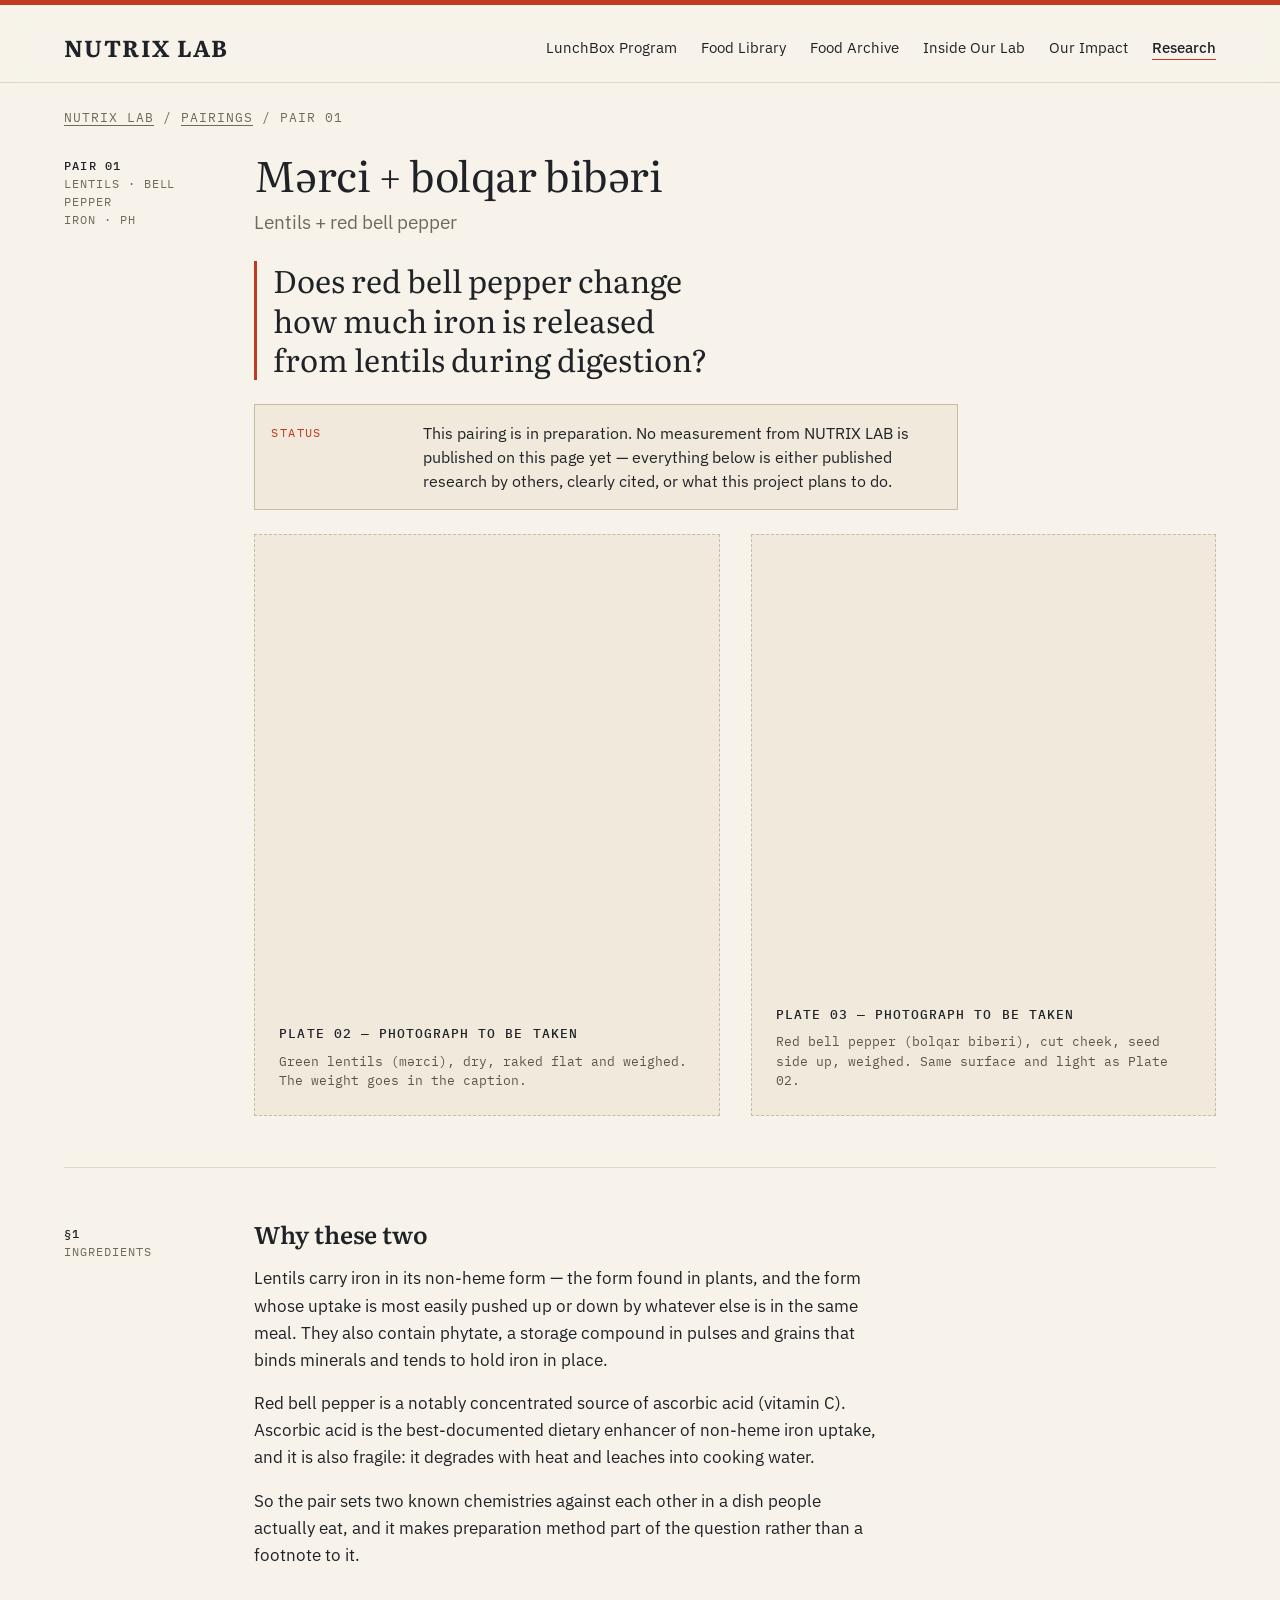
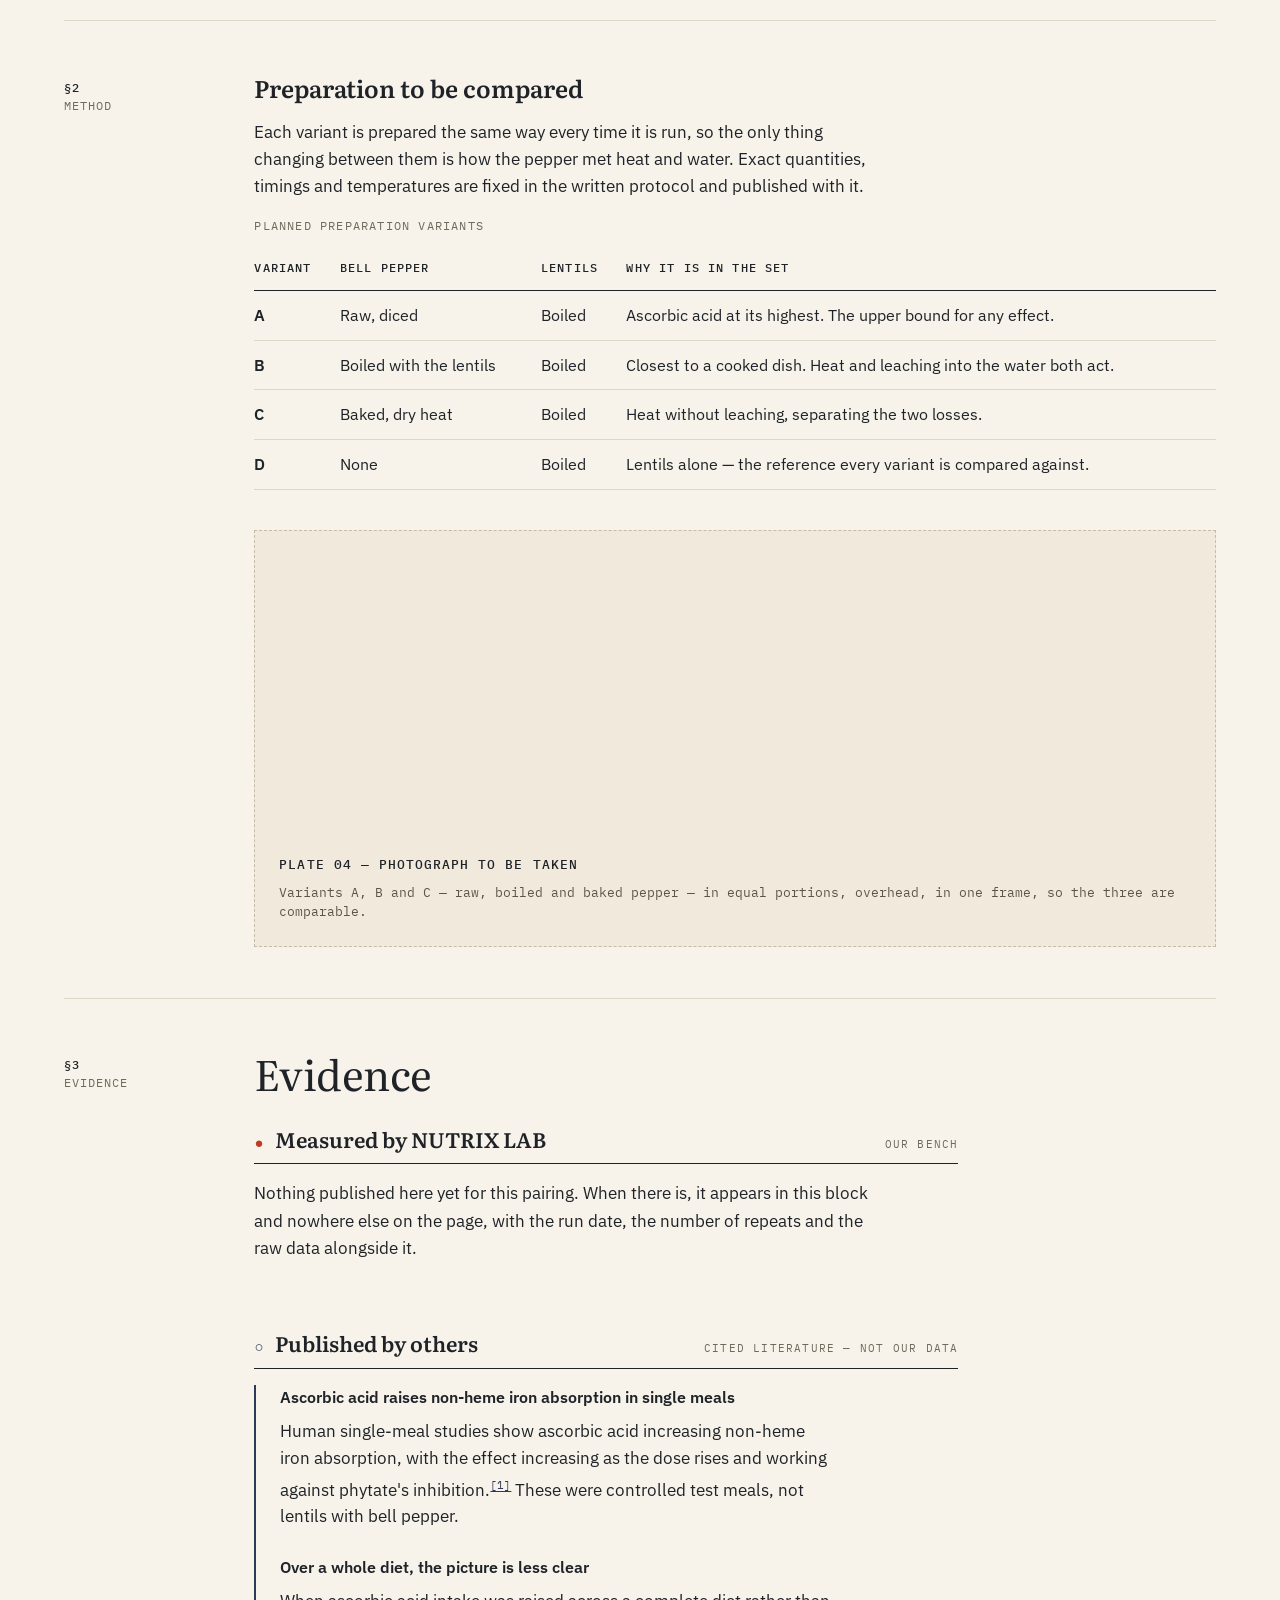
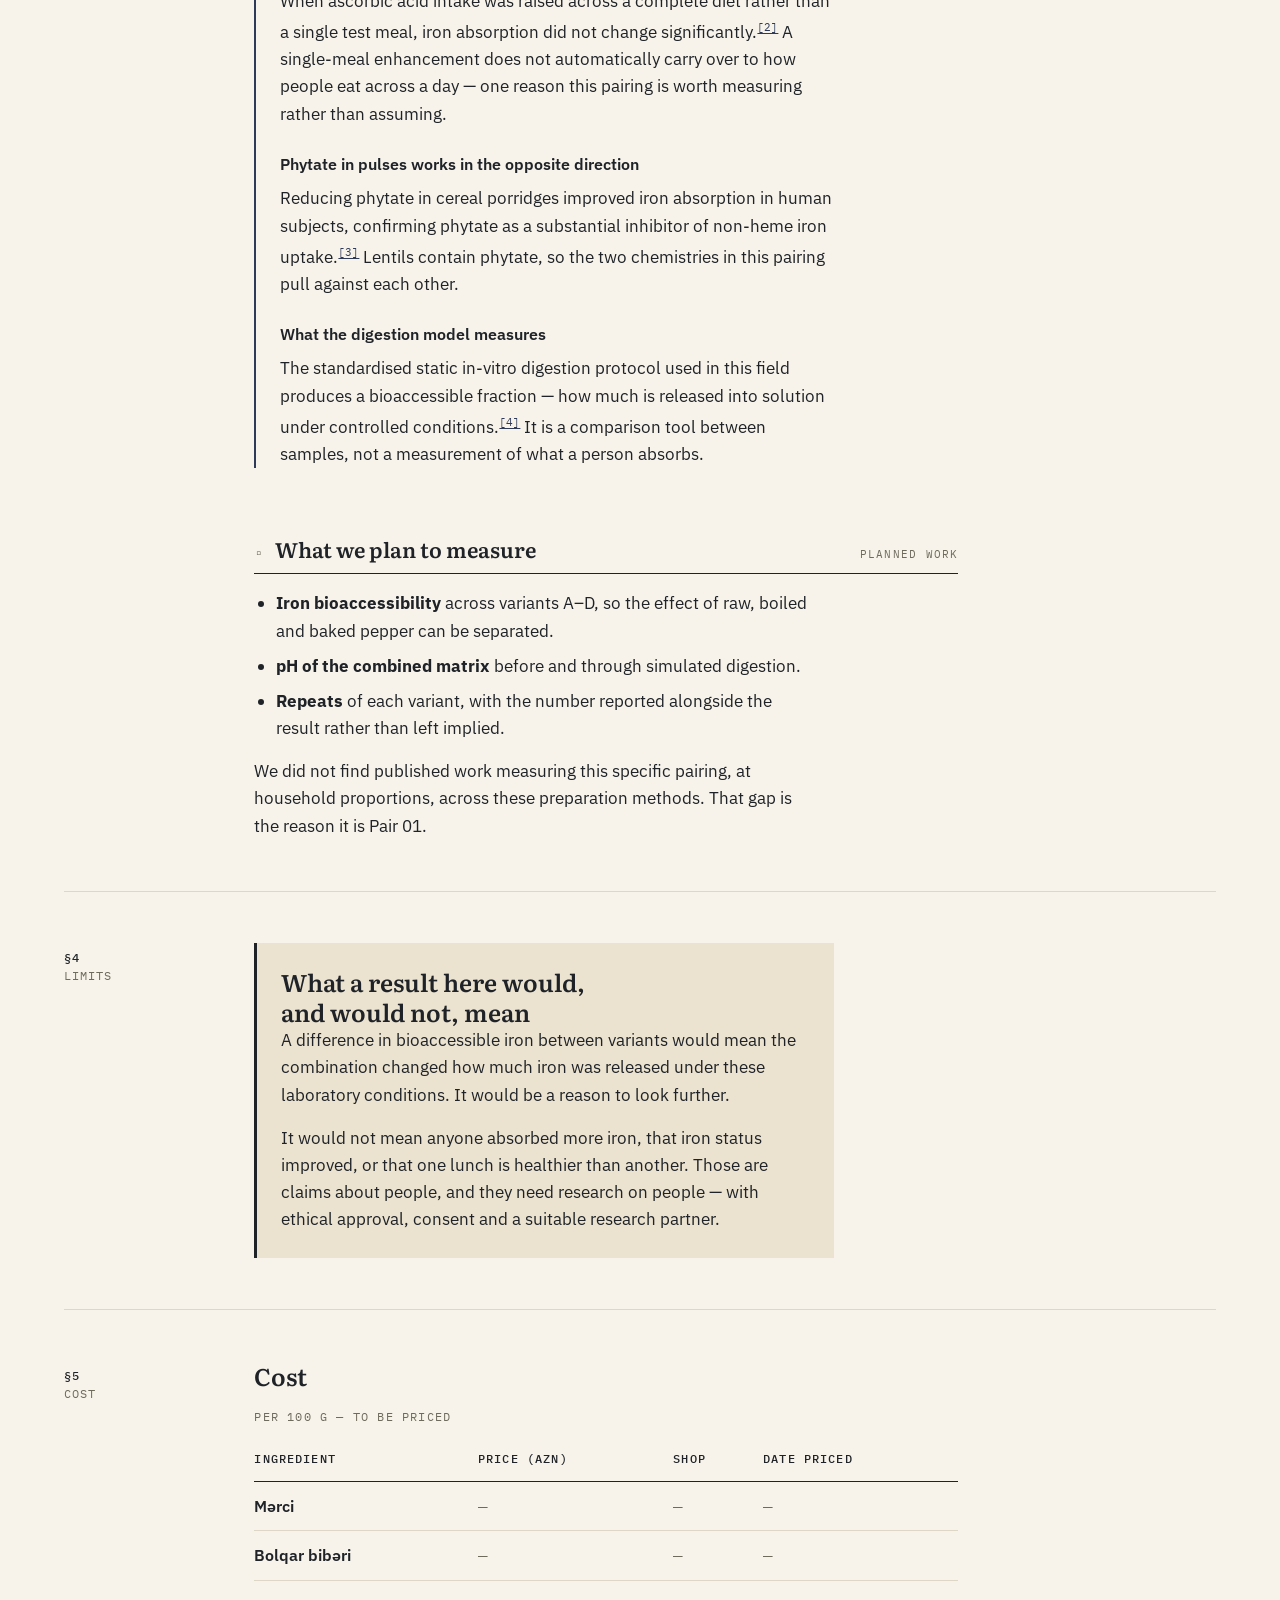
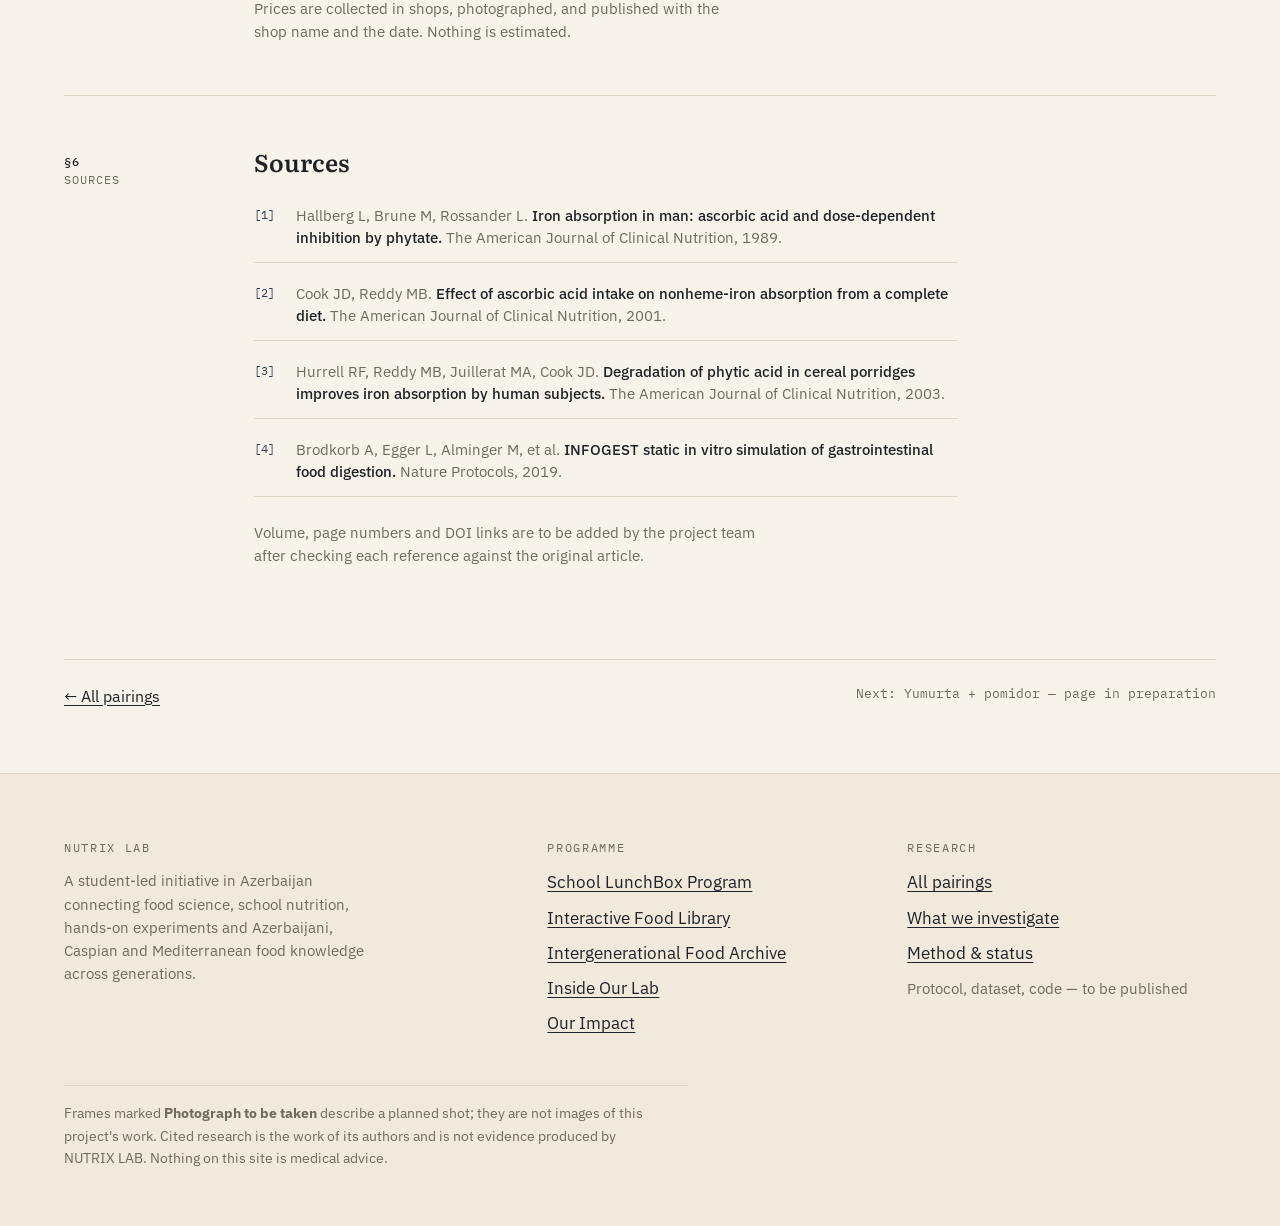
==== commit 4d4f9f57: "new info added" ====
--- a/pairings/lentils-bell-pepper.html
+++ b/pairings/lentils-bell-pepper.html
@@ -5,6 +5,7 @@
 <meta name="viewport" content="width=device-width, initial-scale=1">
 <title>Lentils + red bell pepper — NUTRIX LAB</title>
 <meta name="description" content="Pairing 01: does red bell pepper change how much iron is released from lentils during digestion? The question, the preparation, published evidence and what NUTRIX LAB plans to measure.">
+<script>document.documentElement.className += ' js';</script>
 <link rel="preconnect" href="https://fonts.googleapis.com">
 <link rel="preconnect" href="https://fonts.gstatic.com" crossorigin>
 <link rel="stylesheet" href="https://fonts.googleapis.com/css2?family=IBM+Plex+Mono:wght@400;500&family=IBM+Plex+Sans:ital,wght@0,400;0,500;0,600;1,400&family=Literata:ital,opsz,wght@0,7..72,400;0,7..72,600;0,7..72,700;1,7..72,400&display=swap">
@@ -19,12 +20,15 @@
 <header class="masthead">
   <div class="wrap masthead-in">
     <a class="wordmark" href="../index.html">Nutrix&nbsp;Lab</a>
-    <nav class="mainnav" aria-label="Main">
+    <button class="navtoggle" type="button" aria-expanded="false" aria-controls="mainnav"><span class="navtoggle-bars" aria-hidden="true"></span>Menu</button>
+    <nav class="mainnav" id="mainnav" aria-label="Main">
       <ul>
-        <li><a href="../index.html#pairings" aria-current="page">Pairings</a></li>
-        <li><a href="../index.html#investigate">What we investigate</a></li>
-        <li><a href="../index.html#lunchbox">School lunches</a></li>
-        <li><a href="../index.html#method">Method &amp; status</a></li>
+        <li><a href="../lunchbox.html">LunchBox Program</a></li>
+        <li><a href="../library.html">Food Library</a></li>
+        <li><a href="../archive.html">Food Archive</a></li>
+        <li><a href="../lab.html">Inside Our Lab</a></li>
+        <li><a href="../impact.html">Our Impact</a></li>
+        <li><a href="../index.html#pairings" aria-current="page">Research</a></li>
       </ul>
     </nav>
   </div>
@@ -66,23 +70,16 @@
         </dl>
 
         <div class="plates wide">
-          <figure>
-            <img src="../assets/img/plate-02-lentils.svg" width="900" height="1125"
-                 alt="Placeholder for a photograph of dry green lentils raked flat and weighed.">
-            <figcaption>
-              <b>PLATE 02</b> — Green lentils (mərci), dry and weighed.
-              <span class="placeholder-tag">Placeholder</span>
-            </figcaption>
-          </figure>
-          <figure>
-            <img src="../assets/img/plate-03-pepper.svg" width="900" height="1125"
-                 alt="Placeholder for a photograph of a red bell pepper cut cheek, seed side up, weighed.">
-            <figcaption>
-              <b>PLATE 03</b> — Red bell pepper (bolqar bibəri), cut cheek. Same
-              surface and light as Plate 02.
-              <span class="placeholder-tag">Placeholder</span>
-            </figcaption>
-          </figure>
+          <div class="pending-plate">
+            <b>PLATE 02 — PHOTOGRAPH TO BE TAKEN</b>
+            Green lentils (mərci), dry, raked flat and weighed. The weight goes in
+            the caption.
+          </div>
+          <div class="pending-plate">
+            <b>PLATE 03 — PHOTOGRAPH TO BE TAKEN</b>
+            Red bell pepper (bolqar bibəri), cut cheek, seed side up, weighed. Same
+            surface and light as Plate 02.
+          </div>
         </div>
 
       </div>
@@ -167,15 +164,11 @@
           </table>
         </div>
 
-        <figure class="wide" style="margin-top:var(--s5);">
-          <img src="../assets/img/plate-04-preparations.svg" width="1500" height="1000"
-               alt="Placeholder for a photograph of raw, boiled and baked bell pepper in equal portions side by side, photographed from above.">
-          <figcaption>
-            <b>PLATE 04</b> — Variants A, B and C in equal portions, overhead, one
-            frame. Shot as a set so the three are comparable.
-            <span class="placeholder-tag">Placeholder — photograph needed</span>
-          </figcaption>
-        </figure>
+        <div class="pending-plate wide-plate wide" style="margin-top:var(--s5);">
+          <b>PLATE 04 — PHOTOGRAPH TO BE TAKEN</b>
+          Variants A, B and C — raw, boiled and baked pepper — in equal portions,
+          overhead, in one frame, so the three are comparable.
+        </div>
       </div>
     </section>
 
@@ -366,36 +359,41 @@
     <div class="foot-grid">
       <div>
         <h4>Nutrix Lab</h4>
-        <p class="note" style="max-width:34ch;">
-          A student food-science project in Azerbaijan measuring what happens when
-          foods are eaten together.
+        <p class="note" style="max-width:36ch;">
+          A student-led initiative in Azerbaijan connecting food science, school
+          nutrition, hands-on experiments and Azerbaijani, Caspian and Mediterranean
+          food knowledge across generations.
         </p>
       </div>
       <div>
-        <h4>This site</h4>
+        <h4>Programme</h4>
+        <ul>
+          <li><a href="../lunchbox.html">School LunchBox Program</a></li>
+          <li><a href="../library.html">Interactive Food Library</a></li>
+          <li><a href="../archive.html">Intergenerational Food Archive</a></li>
+          <li><a href="../lab.html">Inside Our Lab</a></li>
+          <li><a href="../impact.html">Our Impact</a></li>
+        </ul>
+      </div>
+      <div>
+        <h4>Research</h4>
         <ul>
           <li><a href="../index.html#pairings">All pairings</a></li>
           <li><a href="../index.html#investigate">What we investigate</a></li>
-          <li><a href="../index.html#lunchbox">School lunches</a></li>
           <li><a href="../index.html#method">Method &amp; status</a></li>
-        </ul>
-      </div>
-      <div>
-        <h4>Open science</h4>
-        <ul>
-          <li><span class="note">Protocol — to be published</span></li>
-          <li><span class="note">Dataset — to be published</span></li>
-          <li><span class="note">Code — to be published</span></li>
+          <li><span class="note">Protocol, dataset, code — to be published</span></li>
         </ul>
       </div>
     </div>
     <p class="colophon">
-      Images marked <b>Placeholder</b> are layout stand-ins, not photographs of this
-      project's work. Cited research is the work of its authors and is not evidence
-      produced by NUTRIX&nbsp;LAB. Nothing on this site is medical advice.
+      Frames marked <b>Photograph to be taken</b> describe a planned shot; they are
+      not images of this project's work. Cited research is the work of its authors
+      and is not evidence produced by NUTRIX&nbsp;LAB. Nothing on this site is
+      medical advice.
     </p>
   </div>
 </footer>
 
+<script src="../assets/js/nutrix.js"></script>
 </body>
 </html>
--- a/assets/css/nutrix.css
+++ b/assets/css/nutrix.css
@@ -142,6 +142,26 @@
   padding-bottom: 2px; border-bottom: 1.5px solid transparent;
 }
 .mainnav a:hover, .mainnav a[aria-current="page"] { border-bottom-color: var(--pepper); }
+.mainnav a[aria-current="page"] { font-weight: 500; }
+
+/* Menu button - only exists for narrow screens with JavaScript running.
+   Without JS the nav simply wraps, as it always did. */
+.navtoggle {
+  display: none; margin-left: auto; align-items: center; gap: var(--s2);
+  font: 500 14px/1 var(--mono); letter-spacing: 0.1em; text-transform: uppercase;
+  color: var(--ink); background: transparent; border: 1px solid var(--rule-strong);
+  padding: 10px 12px; cursor: pointer; min-height: 44px;
+}
+.navtoggle:hover { border-color: var(--ink); }
+.navtoggle-bars, .navtoggle-bars::before, .navtoggle-bars::after {
+  display: block; width: 16px; height: 1.5px; background: currentColor; position: relative;
+}
+.navtoggle-bars::before, .navtoggle-bars::after { content: ""; position: absolute; left: 0; }
+.navtoggle-bars::before { top: -5px; }
+.navtoggle-bars::after  { top: 5px; }
+.navtoggle[aria-expanded="true"] .navtoggle-bars { background: transparent; }
+.navtoggle[aria-expanded="true"] .navtoggle-bars::before { top: 0; transform: rotate(45deg); }
+.navtoggle[aria-expanded="true"] .navtoggle-bars::after  { top: 0; transform: rotate(-45deg); }
 
 /* 1 - Opening -------------------------------------------------------------- */
 /* Desktop: question and body stack in the left column, the plate holds the
@@ -219,6 +239,21 @@
 a.paircard:hover { border-color: var(--ink); }
 a.paircard:hover .paircard-q { color: var(--pepper); }
 .paircard-img { background: var(--paper-deep); width: 100%; aspect-ratio: 1 / 1; object-fit: cover; }
+
+/* Typographic tile - stands in for a pairing photograph that has not been
+   taken yet. It is plainly type on colour, so it can't be mistaken for one. */
+.typetile {
+  display: grid; grid-template-rows: 1fr auto 1fr; aspect-ratio: 1 / 1;
+  font-family: var(--serif); font-size: clamp(26px, 2.6vw, 34px); line-height: 1.05;
+}
+.typetile > span { display: flex; align-items: flex-end; padding: var(--s4); }
+.typetile .tt-a { background: var(--a); color: var(--a-ink, var(--paper)); }
+.typetile .tt-b { background: var(--b); color: var(--b-ink, var(--paper)); align-items: flex-start; }
+.typetile .tt-plus {
+  background: var(--paper); color: var(--ink); padding: 2px var(--s4);
+  font-family: var(--mono); font-size: 13px; letter-spacing: 0.12em;
+  border-block: 1px solid var(--rule);
+}
 .paircard-body { padding: var(--s4) var(--s4) var(--s5); display: flex; flex-direction: column; gap: var(--s2); flex: 1; }
 .paircard-az { font-family: var(--serif); font-size: 20px; font-weight: 600; line-height: 1.2; }
 .paircard-en { font-size: 14px; color: var(--muted); }
@@ -455,9 +490,9 @@
   .opening-fig { margin-block: var(--s2) var(--s3); }
   .section-head { grid-template-columns: 1fr; gap: var(--s4); align-items: start; }
   .measures { grid-template-columns: 1fr; }
-  .split, .split-wide, .ledger { grid-template-columns: 1fr; gap: var(--s6); }
-  .sheet-block { grid-template-columns: 1fr; row-gap: var(--s4); }
-  .sheet-content { grid-template-columns: 1fr; }
+  .split, .split-wide, .ledger { grid-template-columns: minmax(0, 1fr); gap: var(--s6); }
+  .sheet-block { grid-template-columns: minmax(0, 1fr); row-gap: var(--s4); }
+  .sheet-content { grid-template-columns: minmax(0, 1fr); }
   .sheet-margin {
     padding-top: 0; display: flex; flex-wrap: wrap; gap: var(--s2) var(--s4);
     border-bottom: 1px solid var(--rule); padding-bottom: var(--s3);
@@ -492,3 +527,563 @@
   body { font-size: 11pt; background: #fff; }
   .sheet { grid-template-columns: 7rem 1fr; }
 }
+
+/* ==========================================================================
+   Programme pages - LunchBox, Food Library, Archive, Lab, Impact
+   ========================================================================== */
+:root {
+  /* Provenance marks for programme content. Lab measurements keep the red
+     "measured" colour to themselves; nothing here borrows it. */
+  --seen:  var(--stem);         /* visible in the team's own photograph */
+  --named: var(--lentil-text);  /* stated by the team, not yet photographed */
+  --ref:   var(--published);    /* general reference, not the team's work */
+  --todo:  var(--planned);      /* not yet recorded */
+  --shadow: 0 1px 0 rgba(31,35,40,.04), 0 10px 30px -18px rgba(31,35,40,.35);
+}
+
+.masthead-in { align-items: center; }
+.masthead { position: sticky; top: 0; z-index: 40; }
+@supports (backdrop-filter: blur(1px)) {
+  .masthead { background: rgba(247,243,234,.92); backdrop-filter: saturate(1.2) blur(8px); }
+}
+[id] { scroll-margin-top: 96px; }
+
+/* Page head for inner pages ------------------------------------------------ */
+.pagehead {
+  display: grid; grid-template-columns: minmax(0, 1.1fr) minmax(0, .9fr);
+  gap: clamp(28px, 5vw, 72px); align-items: end;
+  padding-block: clamp(36px, 5vw, 72px) clamp(32px, 4vw, 56px);
+}
+.pagehead .display { font-size: clamp(34px, 5vw, 62px); margin-bottom: var(--s5); }
+.pagehead .lede { max-width: 34em; margin-bottom: 0; }
+.pagehead-aside { border-left: 2px solid var(--ink); padding-left: var(--s5); max-width: 44ch; }
+.pagehead-aside p:last-child { margin-bottom: 0; }
+
+/* Provenance legend -------------------------------------------------------- */
+.legend {
+  display: flex; flex-wrap: wrap; gap: var(--s3) var(--s5); list-style: none;
+  margin: 0; padding: var(--s4) 0; font-size: 14.5px; color: var(--muted-strong);
+}
+.legend li { margin: 0; display: inline-flex; align-items: baseline; gap: var(--s2); }
+.pv { font-family: var(--mono); font-size: 14px; line-height: 1; flex: none; }
+.pv-seen  { color: var(--seen); }
+.pv-named { color: var(--named); }
+.pv-ref   { color: var(--ref); }
+.pv-todo  { color: var(--todo); }
+.legend-band { background: var(--paper-warm); border-block: 1px solid var(--rule); }
+.legend-band .wrap { display: flex; flex-wrap: wrap; align-items: baseline; gap: 0 var(--s5); }
+.legend-band .label {
+  font-family: var(--mono); font-size: 12px; letter-spacing: .14em;
+  text-transform: uppercase; color: var(--ink);
+}
+
+/* Photo with numbered key (lunchbox "specimen plate") ---------------------- */
+.keyed { position: relative; background: var(--paper-deep); }
+.keyed img { width: 100%; aspect-ratio: 3 / 4; object-fit: cover; }
+.keyed .pin {
+  position: absolute; left: var(--x); top: var(--y); transform: translate(-50%, -50%);
+  width: 30px; height: 30px; border-radius: 50%;
+  display: grid; place-items: center;
+  font: 500 13px/1 var(--mono); color: var(--ink);
+  background: var(--paper); border: 2px solid var(--ink);
+  box-shadow: 0 2px 8px rgba(0,0,0,.35);
+}
+
+/* Meal record --------------------------------------------------------------- */
+.meal {
+  display: grid; grid-template-columns: minmax(0, .85fr) minmax(0, 1.15fr);
+  gap: clamp(24px, 4vw, 64px); align-items: start;
+  padding-block: clamp(40px, 5vw, 72px); border-top: 1px solid var(--rule);
+}
+.meal:first-of-type { border-top: 0; }
+.meal-flip > .meal-fig { order: 2; }
+.meal-fig { position: sticky; top: 100px; }
+.meal-no {
+  font-family: var(--mono); font-size: 12.5px; letter-spacing: .14em;
+  text-transform: uppercase; color: var(--muted); margin-bottom: var(--s3);
+  display: flex; flex-wrap: wrap; gap: var(--s3); align-items: baseline;
+}
+.meal-no b { color: var(--ink); font-weight: 500; }
+.meal-title { margin-bottom: var(--s4); }
+.meal-sub { font-family: var(--serif); font-size: 18px; color: var(--muted-strong); margin-bottom: var(--s5); max-width: 46ch; }
+.meal-block { margin-top: var(--s5); }
+.meal-block > h3, .meal-block > h4 {
+  font-family: var(--mono); font-size: 12px; font-weight: 500; letter-spacing: .14em;
+  text-transform: uppercase; color: var(--ink);
+  padding-bottom: var(--s2); margin-bottom: var(--s3); border-bottom: 1.5px solid var(--ink);
+}
+
+.keylist { list-style: none; padding: 0; margin: 0; }
+.keylist li {
+  display: grid; grid-template-columns: 30px minmax(0, 1fr) auto; gap: var(--s3);
+  align-items: baseline; padding: var(--s2) 0; margin: 0; border-bottom: 1px solid var(--rule);
+}
+.keylist .k {
+  width: 24px; height: 24px; border-radius: 50%; border: 1.5px solid var(--ink);
+  display: grid; place-items: center; font: 500 12px/1 var(--mono); align-self: center;
+}
+.keylist small { display: block; color: var(--muted); font-size: 14px; }
+
+.groups { display: grid; grid-template-columns: repeat(3, minmax(0, 1fr)); gap: var(--s3); margin: 0; }
+.groups div { background: var(--paper-warm); border-top: 3px solid var(--g, var(--ink)); padding: var(--s3); }
+.groups dt { font-family: var(--mono); font-size: 11px; letter-spacing: .12em; text-transform: uppercase; color: var(--muted-strong); margin-bottom: 2px; }
+.groups dd { margin: 0; font-size: 15px; line-height: 1.4; }
+.g-starch  { --g: #C08A2E; }
+.g-protein { --g: #8E3B2A; }
+.g-produce { --g: #3C5A3A; }
+.g-dairy   { --g: #6C7FA8; }
+.g-flavour { --g: #8A7C5C; }
+
+.combos { list-style: none; padding: 0; margin: 0; }
+.combos li { padding: var(--s3) 0 var(--s3) var(--s5); border-bottom: 1px solid var(--rule); position: relative; margin: 0; }
+.combos li::before { content: "+"; position: absolute; left: 0; top: var(--s3); font-family: var(--mono); color: var(--muted); }
+.combos b { font-weight: 600; }
+.combos a { color: var(--published); text-underline-offset: 3px; }
+.combos a:hover { color: var(--pepper); }
+
+.unrecorded {
+  display: flex; gap: var(--s3); align-items: baseline;
+  margin-top: var(--s5); padding: var(--s3) var(--s4);
+  background: var(--paper-deep); font-size: 14.5px; color: var(--muted-strong);
+}
+.unrecorded .pv { color: var(--todo); }
+.unrecorded b { color: var(--ink); font-weight: 500; }
+
+/* Programme overview (homepage) ------------------------------------------- */
+.programme { list-style: none; margin: 0; padding: 0; display: grid; grid-template-columns: repeat(4, minmax(0, 1fr)); gap: clamp(16px, 2vw, 24px); }
+.programme > li { margin: 0; }
+.progcard {
+  display: flex; flex-direction: column; height: 100%;
+  background: var(--paper); border: 1px solid var(--rule);
+  color: inherit; text-decoration: none; overflow: hidden;
+}
+.progcard .imgclip { overflow: hidden; background: var(--paper-deep); }
+.progcard img { width: 100%; aspect-ratio: 4 / 5; object-fit: cover; }
+.progcard-body { display: flex; flex-direction: column; gap: var(--s2); padding: var(--s4) var(--s4) var(--s5); flex: 1; }
+.progcard-no { font-family: var(--mono); font-size: 12px; letter-spacing: .14em; color: var(--muted); text-transform: uppercase; }
+.progcard-title { font-family: var(--serif); font-size: 22px; font-weight: 600; line-height: 1.2; }
+.progcard-text { font-size: 15.5px; color: var(--muted-strong); flex: 1; }
+.progcard-go { font-size: 15px; font-weight: 500; border-bottom: 2px solid var(--pepper); align-self: flex-start; padding-bottom: 2px; margin-top: var(--s2); }
+.progcard-go::after { content: " \2192"; }
+a.progcard:hover { border-color: var(--ink); }
+a.progcard:hover .progcard-go { color: var(--pepper); }
+a.progcard:hover img { transform: scale(1.03); }
+.progcard .typetile { font-size: clamp(22px, 2.2vw, 30px); }
+.progcard .typetile .tt-plus { font-size: 11px; }
+.strand .typetile > span, .reccard .typetile > span { align-items: flex-end; }
+@media (max-width: 620px) {
+  .progcard .typetile { font-size: 15px; aspect-ratio: auto !important; height: 100%; }
+  .progcard .typetile > span { padding: var(--s2); }
+  .progcard .typetile .tt-plus { font-size: 8px; letter-spacing: .06em; }
+  .strand .typetile { font-size: 15px; }
+  .strand .typetile > span { padding: var(--s2); }
+}
+
+/* Box strip (homepage) ----------------------------------------------------- */
+.boxstrip { list-style: none; margin: 0; padding: 0; display: grid; grid-template-columns: repeat(3, minmax(0, 1fr)); gap: clamp(16px, 2.4vw, 32px); }
+.boxstrip li { margin: 0; }
+.boxstrip a { display: block; color: inherit; text-decoration: none; }
+.boxstrip img { aspect-ratio: 4 / 5; object-fit: cover; width: 100%; background: var(--paper-deep); }
+.boxstrip .bs-cap { display: block; padding-top: var(--s3); margin-top: var(--s3); border-top: 1px solid var(--rule); }
+.boxstrip .bs-no { font-family: var(--mono); font-size: 12px; letter-spacing: .14em; color: var(--muted); text-transform: uppercase; display: block; }
+.boxstrip .bs-title { font-family: var(--serif); font-size: 19px; line-height: 1.3; display: block; margin-top: 2px; }
+.boxstrip a:hover .bs-title { color: var(--pepper); }
+
+/* Numbered steps ----------------------------------------------------------- */
+.steps { list-style: none; padding: 0; margin: 0; counter-reset: st; display: grid; grid-template-columns: repeat(5, minmax(0, 1fr)); gap: clamp(16px, 2vw, 28px); }
+.steps > li { counter-increment: st; margin: 0; border-top: 2px solid var(--ink); padding-top: var(--s4); display: flex; flex-direction: column; }
+.steps > li::before { content: counter(st, decimal-leading-zero); display: block; font-family: var(--mono); font-size: 13px; color: var(--muted); margin-bottom: var(--s2); }
+.steps h3 { font-family: var(--serif); font-size: 19px; font-weight: 600; margin-bottom: var(--s2); }
+.steps p { font-size: 15.5px; margin: 0 0 var(--s2); }
+.steps .chip { margin-top: auto; }
+.steps-4 { grid-template-columns: repeat(4, minmax(0, 1fr)); }
+.chip-done { background: var(--stem); color: var(--paper); }
+.chip-ref  { background: var(--paper); color: var(--published); border: 1px solid var(--published); }
+.chip-named { background: var(--paper); color: var(--lentil-text); border: 1px solid var(--lentil); }
+
+/* Lab gallery -------------------------------------------------------------- */
+.mosaic {
+  list-style: none; margin: 0; padding: 0;
+  display: grid; grid-template-columns: repeat(6, minmax(0, 1fr)); gap: clamp(10px, 1.4vw, 18px);
+}
+.mosaic > li { margin: 0; grid-column: span 2; }
+.mosaic > li.m-wide { grid-column: span 3; }
+.mosaic a { display: block; position: relative; overflow: hidden; background: var(--paper-deep); color: inherit; text-decoration: none; }
+.mosaic img { width: 100%; aspect-ratio: 3 / 4; object-fit: cover; }
+.mosaic .m-wide img { aspect-ratio: 1 / 1; }
+.mosaic .m-cap {
+  position: absolute; inset: auto 0 0 0; padding: var(--s7) var(--s4) var(--s4);
+  color: #fff; font-size: 15px; line-height: 1.35;
+  background: linear-gradient(to top, rgba(18,20,22,.88), rgba(18,20,22,0));
+}
+.mosaic .m-cap b { display: block; font: 500 11.5px/1.4 var(--mono); letter-spacing: .14em; text-transform: uppercase; opacity: .88; margin-bottom: 2px; }
+.mosaic a::after {
+  content: "Enlarge"; position: absolute; top: var(--s3); right: var(--s3);
+  font: 500 11px/1 var(--mono); letter-spacing: .12em; text-transform: uppercase;
+  background: var(--paper); color: var(--ink); padding: 6px 8px; opacity: 0;
+}
+.mosaic a:hover::after, .mosaic a:focus-visible::after { opacity: 1; }
+.mosaic a:hover img { transform: scale(1.03); }
+
+.benchsteps { display: grid; grid-template-columns: repeat(4, minmax(0, 1fr)); gap: clamp(16px, 2.2vw, 32px); list-style: none; padding: 0; margin: 0; counter-reset: bs; }
+.benchsteps li { margin: 0; counter-increment: bs; }
+.benchsteps img { aspect-ratio: 1 / 1; object-fit: cover; width: 100%; background: var(--paper-deep); }
+.benchsteps h3 { font-family: var(--serif); font-size: 20px; font-weight: 600; margin: var(--s4) 0 var(--s2); }
+.benchsteps h3::before { content: counter(bs, decimal-leading-zero) "  "; font-family: var(--mono); font-size: 13px; color: var(--muted); font-weight: 400; white-space: pre; }
+.benchsteps p { font-size: 15.5px; margin: 0; }
+
+/* Lightbox ----------------------------------------------------------------- */
+dialog.lightbox {
+  width: min(96vw, 1100px); max-width: none; max-height: 96vh; padding: 0; border: 0;
+  background: #141618; color: #EDE8DD;
+}
+dialog.lightbox::backdrop { background: rgba(12,13,14,.86); }
+.lb-inner { display: grid; grid-template-columns: minmax(0, 1fr) minmax(220px, 300px); max-height: 96vh; }
+.lb-img { display: grid; place-items: center; background: #0D0E0F; min-height: 0; }
+.lb-img img { max-height: 92vh; width: auto; max-width: 100%; object-fit: contain; }
+.lb-side { padding: var(--s5); display: flex; flex-direction: column; gap: var(--s4); overflow: auto; }
+.lb-count { font: 500 12px/1 var(--mono); letter-spacing: .14em; color: #A9A396; }
+.lb-cap { font-size: 16px; line-height: 1.55; margin: 0; }
+.lb-cap b { display: block; font-family: var(--serif); font-size: 21px; font-weight: 600; margin-bottom: var(--s2); color: #fff; }
+.lb-btns { display: flex; flex-wrap: wrap; gap: var(--s2); margin-top: auto; }
+.lb-btns button {
+  font: 500 13px/1 var(--mono); letter-spacing: .08em; text-transform: uppercase;
+  color: #EDE8DD; background: transparent; border: 1px solid #5B5A55;
+  padding: 12px 14px; cursor: pointer; min-height: 44px;
+}
+.lb-btns button:hover { border-color: #EDE8DD; }
+dialog.lightbox :focus-visible { outline-color: #F2A08F; }
+
+/* Food Library explorer --------------------------------------------------- */
+.explorer { display: grid; grid-template-columns: minmax(0, 0.9fr) minmax(0, 1.1fr); gap: clamp(24px, 4vw, 56px); align-items: start; }
+.chooser { position: sticky; top: 96px; }
+.chooser fieldset { border: 0; margin: 0 0 var(--s4); padding: 0; min-width: 0; }
+.chooser legend {
+  font-family: var(--mono); font-size: 12px; letter-spacing: .14em; text-transform: uppercase;
+  color: var(--ink); padding: 0; margin-bottom: var(--s2);
+  display: flex; align-items: center; gap: var(--s2);
+}
+.chooser legend::before { content: ""; width: 10px; height: 10px; background: var(--g); display: inline-block; }
+.foodchips { display: flex; flex-wrap: wrap; gap: var(--s2); }
+.foodchip {
+  font: 400 15px/1.2 var(--sans); color: var(--ink);
+  background: var(--paper); border: 1px solid var(--rule-strong);
+  padding: 9px 12px; cursor: pointer; min-height: 40px;
+  display: inline-flex; align-items: center; gap: 6px;
+}
+.foodchip:hover { border-color: var(--ink); }
+.foodchip[aria-pressed="true"] { background: var(--ink); color: var(--paper); border-color: var(--ink); }
+.foodchip[aria-pressed="true"]::before { content: "\2713"; font-size: 13px; }
+.foodchip .pv { font-size: 10px; }
+.foodchip[aria-pressed="true"] .pv { display: none; }
+.chooser-bar { display: flex; flex-wrap: wrap; gap: var(--s3) var(--s4); align-items: center; border-top: 1px solid var(--rule); padding-top: var(--s4); margin-top: var(--s2); }
+.chooser-bar .note { margin: 0; }
+.textbtn {
+  font: 500 14px/1.2 var(--sans); color: var(--ink); background: none; border: 0; padding: 6px 0;
+  border-bottom: 1.5px solid var(--pepper); cursor: pointer;
+}
+.textbtn:hover { color: var(--pepper); }
+.presets { display: flex; flex-wrap: wrap; gap: var(--s2); align-items: center; }
+.preset {
+  font: 500 12.5px/1 var(--mono); letter-spacing: .06em; color: var(--ink);
+  background: var(--paper-warm); border: 1px solid var(--rule-strong); padding: 10px 11px; cursor: pointer;
+}
+.preset:hover { border-color: var(--ink); }
+
+.results { min-height: 20rem; }
+.results-empty { border: 1px dashed var(--rule-strong); padding: var(--s6) var(--s5); text-align: center; color: var(--muted-strong); }
+.results-empty p { max-width: 40ch; margin-inline: auto; }
+.results-empty p:last-child { margin-bottom: 0; }
+.res-block { margin-bottom: var(--s6); }
+.res-block > h3 {
+  font-family: var(--mono); font-size: 12px; font-weight: 500; letter-spacing: .14em; text-transform: uppercase;
+  padding-bottom: var(--s2); margin-bottom: var(--s4); border-bottom: 1.5px solid var(--ink);
+  display: flex; justify-content: space-between; gap: var(--s3);
+}
+.res-block > h3 span { color: var(--muted); }
+.coverage { display: grid; grid-template-columns: repeat(4, minmax(0, 1fr)); gap: var(--s2); margin-bottom: var(--s3); }
+.cov { padding: var(--s3); border: 1px solid var(--rule); border-top: 4px solid var(--rule-strong); background: var(--paper); }
+.cov.is-on { border-top-color: var(--g); background: var(--paper-warm); }
+.cov-name { font-family: var(--mono); font-size: 11px; letter-spacing: .1em; text-transform: uppercase; color: var(--muted-strong); display: block; }
+.cov-val { font-size: 14.5px; line-height: 1.35; display: block; margin-top: 4px; }
+.cov:not(.is-on) .cov-val { color: var(--muted); }
+.matchboxes { list-style: none; padding: 0; margin: 0; display: grid; gap: var(--s3); }
+.matchbox { display: grid; grid-template-columns: 76px minmax(0, 1fr); gap: var(--s4); align-items: center; margin: 0; padding: var(--s2); border: 1px solid var(--rule); background: var(--paper); }
+.matchbox img { width: 76px; height: 76px; object-fit: cover; }
+.matchbox a { color: var(--ink); font-weight: 500; text-underline-offset: 3px; }
+.matchbox a:hover { color: var(--pepper); }
+.matchbox small { display: block; color: var(--muted); font-size: 14px; }
+.question { border-left: 3px solid var(--published); padding: var(--s1) 0 var(--s1) var(--s4); margin-bottom: var(--s4); }
+.question h4 { font-family: var(--serif); font-size: 18px; font-weight: 600; margin-bottom: var(--s1); }
+.question p { margin: 0 0 var(--s2); font-size: 15.5px; max-width: 60ch; }
+.question .q-tag { font-family: var(--mono); font-size: 11px; letter-spacing: .1em; text-transform: uppercase; color: var(--muted); }
+.question a { color: var(--published); text-underline-offset: 3px; }
+.question.tradition { border-left-color: var(--lentil); }
+
+.foodcard { border: 1px solid var(--rule); background: var(--paper); margin-bottom: var(--s4); }
+.foodcard-head { display: flex; flex-wrap: wrap; gap: var(--s1) var(--s3); align-items: baseline; padding: var(--s4) var(--s4) var(--s3); border-bottom: 1px solid var(--rule); border-top: 4px solid var(--g); }
+.foodcard-head h4 { font-family: var(--serif); font-size: 22px; font-weight: 600; margin: 0; }
+.foodcard-head .az { font-size: 15px; color: var(--muted-strong); }
+.foodcard-head .grp { margin-left: auto; font-family: var(--mono); font-size: 11px; letter-spacing: .1em; text-transform: uppercase; color: var(--muted-strong); }
+.foodcard-body { padding: var(--s4); display: grid; grid-template-columns: minmax(0, 1fr) minmax(0, .8fr); gap: var(--s5); }
+.foodcard-body h5 { font-family: var(--mono); font-size: 11px; font-weight: 500; letter-spacing: .12em; text-transform: uppercase; color: var(--muted); margin: 0 0 var(--s2); }
+.foodcard-body ul { margin: 0 0 var(--s3); padding-left: 1.1em; font-size: 15.5px; }
+.foodcard-body li { margin-bottom: 6px; }
+.foodcard-body p { font-size: 15px; margin-bottom: var(--s3); }
+.foodcard-body a { color: var(--published); text-underline-offset: 3px; }
+.inbox { display: flex; flex-wrap: wrap; gap: var(--s2); margin-bottom: var(--s3); }
+.inbox a { display: block; width: 64px; text-decoration: none; }
+.inbox img { width: 64px; height: 64px; object-fit: cover; }
+.inbox span { display: block; font: 11px/1.3 var(--mono); color: var(--muted); margin-top: 3px; }
+.pairs-with { display: flex; flex-wrap: wrap; gap: 6px; }
+.pairs-with button {
+  font: 14px/1.2 var(--sans); color: var(--ink); background: var(--paper-warm);
+  border: 1px solid var(--rule); padding: 6px 9px; cursor: pointer; min-height: 32px;
+}
+.pairs-with button:hover { border-color: var(--ink); }
+
+/* Archive ------------------------------------------------------------------ */
+.gen-thread {
+  display: grid; grid-template-columns: repeat(3, minmax(0, 1fr)); gap: 0;
+  list-style: none; padding: 0; margin: 0; position: relative;
+}
+.gen-thread::before { content: ""; position: absolute; left: 16.66%; right: 16.66%; top: 23px; height: 2px; background: var(--ink); }
+.gen-thread li { margin: 0; text-align: center; padding: 0 var(--s3); position: relative; }
+.gen-thread .gen-dot {
+  width: 48px; height: 48px; border-radius: 50%; margin: 0 auto var(--s3);
+  display: grid; place-items: center; background: var(--paper); border: 2px solid var(--ink);
+  font: 500 13px/1 var(--mono); position: relative;
+}
+.gen-thread h3 { font-family: var(--serif); font-size: 20px; font-weight: 600; margin-bottom: var(--s2); }
+.gen-thread p { font-size: 15.5px; max-width: 30ch; margin-inline: auto; }
+
+.archive-tools { display: grid; grid-template-columns: minmax(0, 1fr) auto; gap: var(--s4); align-items: end; margin-bottom: var(--s4); }
+.searchfield label { display: block; font-family: var(--mono); font-size: 12px; letter-spacing: .14em; text-transform: uppercase; margin-bottom: var(--s2); }
+.searchfield input {
+  width: 100%; font: 400 17px/1.3 var(--sans); color: var(--ink);
+  padding: 13px 14px 13px 42px; border: 1.5px solid var(--ink); background-color: var(--paper);
+  background-image: url("data:image/svg+xml,%3Csvg xmlns='http://www.w3.org/2000/svg' width='18' height='18' fill='none' stroke='%231F2328' stroke-width='2'%3E%3Ccircle cx='7.5' cy='7.5' r='5.5'/%3E%3Cpath d='M12 12l4.5 4.5'/%3E%3C/svg%3E");
+  background-repeat: no-repeat; background-position: 14px 50%; border-radius: 0; -webkit-appearance: none; appearance: none;
+}
+.searchfield input::placeholder { color: var(--muted); }
+.archive-count { font-family: var(--mono); font-size: 13px; color: var(--muted-strong); white-space: nowrap; padding-bottom: 14px; margin: 0; }
+.filterrow { display: flex; flex-wrap: wrap; gap: var(--s2); margin-bottom: var(--s6); }
+.filterrow button {
+  font: 500 14px/1.2 var(--sans); color: var(--ink); background: var(--paper);
+  border: 1px solid var(--rule-strong); padding: 9px 13px; cursor: pointer; min-height: 40px;
+}
+.filterrow button:hover { border-color: var(--ink); }
+.filterrow button[aria-pressed="true"] { background: var(--ink); border-color: var(--ink); color: var(--paper); }
+
+.recgrid { list-style: none; margin: 0; padding: 0; display: grid; grid-template-columns: repeat(3, minmax(0, 1fr)); gap: clamp(18px, 2.4vw, 32px); }
+.recgrid > li { margin: 0; }
+.reccard {
+  height: 100%; display: flex; flex-direction: column;
+  background: var(--paper); border: 1px solid var(--rule-strong); box-shadow: var(--shadow);
+  position: relative;
+}
+.reccard-tab {
+  display: flex; justify-content: space-between; gap: var(--s3);
+  font: 500 11.5px/1 var(--mono); letter-spacing: .12em; text-transform: uppercase;
+  padding: 10px var(--s4); background: var(--ink); color: var(--paper);
+}
+.reccard-img { aspect-ratio: 16 / 10; width: 100%; object-fit: cover; background: var(--paper-deep); }
+.reccard .typetile { aspect-ratio: 16 / 10; grid-template-rows: 1fr; font-size: clamp(28px, 3vw, 38px); }
+.reccard-body { padding: var(--s4) var(--s4) var(--s5); display: flex; flex-direction: column; flex: 1; }
+.reccard-az { font-family: var(--serif); font-size: 24px; font-weight: 600; line-height: 1.15; margin: 0; }
+.reccard-en { font-size: 15px; color: var(--muted-strong); margin-bottom: var(--s3); }
+.reccard-sum { font-size: 15.5px; margin-bottom: var(--s4); flex: 1; }
+.chain { list-style: none; padding: 0; margin: 0 0 var(--s4); border-top: 1px solid var(--rule); }
+.chain li { display: grid; grid-template-columns: 18px 7.4rem minmax(0, 1fr); gap: var(--s2); align-items: baseline; padding: 7px 0; border-bottom: 1px solid var(--rule); margin: 0; font-size: 14px; line-height: 1.4; }
+.chain .c-k { font-family: var(--mono); font-size: 11px; letter-spacing: .08em; text-transform: uppercase; color: var(--muted-strong); }
+.reccard .open-rec {
+  align-self: flex-start; font: 500 15px/1.2 var(--sans); color: var(--ink);
+  background: none; border: 0; border-bottom: 2px solid var(--pepper); padding: 4px 0; cursor: pointer;
+}
+.reccard .open-rec::after { content: " \2192"; }
+.reccard .open-rec:hover { color: var(--pepper); }
+.reccard .open-rec::before { content: ""; position: absolute; inset: 0; }   /* whole card is the target */
+.reccard:hover { border-color: var(--ink); }
+.archive-none { border: 1px dashed var(--rule-strong); padding: var(--s6); text-align: center; color: var(--muted-strong); }
+
+dialog.recdialog {
+  width: min(94vw, 820px); max-width: none; max-height: 92vh; padding: 0;
+  border: 1px solid var(--rule-strong); background: var(--paper); color: var(--ink);
+}
+dialog.recdialog::backdrop { background: rgba(31,35,40,.55); }
+.rd-head { position: sticky; top: 0; z-index: 2; display: flex; justify-content: space-between; align-items: center; gap: var(--s3); background: var(--ink); color: var(--paper); padding: 8px var(--s4); font: 500 12px/1 var(--mono); letter-spacing: .12em; text-transform: uppercase; }
+.rd-head button { font: inherit; letter-spacing: inherit; color: var(--paper); background: transparent; border: 1px solid #6a6f75; padding: 10px 12px; cursor: pointer; min-height: 40px; }
+.rd-head button:hover { border-color: var(--paper); }
+.rd-head :focus-visible { outline-color: #F2A08F; }
+.rd-hero { display: grid; grid-template-columns: minmax(0, 1fr) minmax(0, 1fr); }
+.rd-hero img, .rd-hero .typetile { width: 100%; height: 100%; min-height: 240px; object-fit: cover; aspect-ratio: auto; }
+.rd-hero .typetile { grid-template-rows: 1fr; }
+.rd-title { padding: var(--s5); align-self: end; }
+.rd-title h2 { font-family: var(--serif); font-size: clamp(28px, 4vw, 40px); font-weight: 400; line-height: 1.1; margin-bottom: var(--s2); }
+.rd-title p { color: var(--muted-strong); margin: 0; }
+.rd-body { padding: 0 var(--s5) var(--s5); }
+.rd-sec { border-top: 1.5px solid var(--ink); padding-top: var(--s3); margin-top: var(--s5); }
+.rd-sec-h { display: flex; flex-wrap: wrap; align-items: baseline; gap: var(--s2) var(--s3); margin-bottom: var(--s3); }
+.rd-sec-h h3 { font-family: var(--serif); font-size: 20px; font-weight: 600; }
+.rd-sec-h .tier-kind { margin-left: auto; }
+.rd-sec ul { padding-left: 1.2em; }
+.rd-sec p, .rd-sec li { max-width: 62ch; }
+.rd-sec h4 { font-family: var(--mono); font-size: 11px; font-weight: 500; letter-spacing: .12em; text-transform: uppercase; color: var(--muted); margin-bottom: var(--s2); }
+.rd-sec.ref { border-top-color: var(--published); }
+.rd-sec.ref .rd-in { border-left: 2px solid var(--published); padding-left: var(--s4); }
+.rd-sec.todo { background: var(--paper-deep); border-top-color: var(--planned); padding: var(--s4); }
+.rd-sec.todo ol { padding-left: 1.3em; margin-bottom: var(--s3); }
+.rd-sec a { color: var(--published); text-underline-offset: 3px; }
+.rd-cols { display: grid; grid-template-columns: minmax(0, 1fr) minmax(0, 1fr); gap: var(--s5); }
+
+.interview { counter-reset: iq; list-style: none; padding: 0; margin: 0; columns: 2; column-gap: clamp(24px, 4vw, 56px); }
+.interview li { counter-increment: iq; break-inside: avoid; padding: var(--s3) 0 var(--s3) 2.6rem; border-top: 1px solid var(--rule); position: relative; margin: 0; }
+.interview li::before { content: "Q" counter(iq); position: absolute; left: 0; top: var(--s3); font-family: var(--mono); font-size: 13px; color: var(--muted); }
+
+/* Impact -------------------------------------------------------------------- */
+.tally { list-style: none; padding: 0; margin: 0; display: grid; grid-template-columns: repeat(4, minmax(0, 1fr)); gap: 0; border-top: 2px solid var(--ink); }
+.tally li { margin: 0; padding: var(--s4) var(--s4) var(--s4) 0; border-bottom: 1px solid var(--rule); }
+.tally li + li { padding-left: var(--s4); border-left: 1px solid var(--rule); }
+.tally b { display: block; font-family: var(--serif); font-weight: 400; font-size: clamp(40px, 5vw, 64px); line-height: 1; margin-bottom: var(--s2); }
+.tally span { font-size: 15px; color: var(--muted-strong); display: block; max-width: 26ch; margin-bottom: var(--s2); }
+.tally a { color: var(--ink); text-underline-offset: 3px; font-size: 14px; }
+.tally a:hover { color: var(--pepper); }
+
+.strands { display: grid; grid-template-columns: repeat(2, minmax(0, 1fr)); gap: clamp(28px, 3vw, 48px) clamp(20px, 3vw, 48px); }
+.strand { display: grid; grid-template-columns: 112px minmax(0, 1fr); gap: var(--s4); border-top: 2px solid var(--ink); padding-top: var(--s4); align-items: start; }
+.strand img, .strand .typetile { width: 112px; height: 140px; object-fit: cover; aspect-ratio: auto; }
+.strand .typetile { grid-template-rows: 1fr; font-size: 22px; }
+.strand h3 { font-family: var(--serif); font-size: 21px; font-weight: 600; margin-bottom: var(--s2); }
+.strand p { font-size: 15.5px; margin-bottom: var(--s2); }
+.strand .chip { margin: 0 0 var(--s2); display: inline-block; }
+.strand .ev { font-size: 14px; color: var(--muted-strong); margin: 0; }
+.strand .ev a { color: var(--published); text-underline-offset: 3px; }
+
+/* Longer dish names on the combination tiles (Library) */
+#combinations .strand .typetile { font-size: 16px; line-height: 1.25; }
+#combinations .strand .typetile > span { padding: var(--s3); overflow-wrap: anywhere; }
+
+/* External recognition (Impact) ------------------------------------------- */
+.endorse { display: grid; grid-template-columns: minmax(0, 16rem) minmax(0, 1fr); gap: var(--s5) clamp(28px, 4vw, 64px); border-top: 2px solid var(--ink); padding-top: var(--s5); }
+.endorse-meta .chip { display: inline-block; margin-bottom: var(--s3); }
+.endorse-who { margin-bottom: var(--s2); font-size: 15.5px; color: var(--muted-strong); }
+.endorse-who b { display: block; font-family: var(--serif); font-size: 21px; font-weight: 600; color: var(--ink); }
+.endorse-body { max-width: 58ch; }
+.endorse blockquote { margin: 0 0 var(--s5); padding-left: var(--s5); border-left: 2px solid var(--published); }
+.endorse blockquote p { margin: 0; font-family: var(--serif); font-size: 19px; line-height: 1.5; }
+.endorse blockquote p::before { content: "\201C"; }
+.endorse blockquote p::after { content: "\201D"; }
+@media (max-width: 900px) {
+  .endorse { grid-template-columns: minmax(0, 1fr); }
+  .endorse blockquote { padding-left: var(--s4); }
+  .endorse blockquote p { font-size: 17.5px; }
+}
+
+/* Pending plate - pairing page: a described shot, not an image ------------- */
+.pending-plate {
+  aspect-ratio: 4 / 5; border: 1.5px dashed var(--rule-strong); background: var(--paper-warm);
+  display: flex; flex-direction: column; justify-content: flex-end; padding: var(--s5);
+  font-family: var(--mono); font-size: 13px; line-height: 1.5; color: var(--muted-strong);
+}
+.pending-plate.wide-plate { aspect-ratio: 3 / 1.3; }
+.pending-plate b { font-weight: 500; color: var(--ink); letter-spacing: .08em; display: block; margin-bottom: var(--s2); }
+
+/* Section heads that need a link on the right ------------------------------ */
+.headrow { display: flex; flex-wrap: wrap; justify-content: space-between; align-items: end; gap: var(--s4) var(--s6); margin-bottom: var(--s6); }
+.headrow .h2 { max-width: 20ch; }
+.headrow p { max-width: 50ch; margin: 0; }
+
+/* Responsive --------------------------------------------------------------- */
+@media (max-width: 1080px) {
+  .programme { grid-template-columns: repeat(2, minmax(0, 1fr)); }
+  .steps { grid-template-columns: repeat(3, minmax(0, 1fr)); }
+  .steps-4, .benchsteps { grid-template-columns: repeat(2, minmax(0, 1fr)); }
+  .recgrid { grid-template-columns: repeat(2, minmax(0, 1fr)); }
+  .tally { grid-template-columns: repeat(2, minmax(0, 1fr)); }
+  .tally li:nth-child(3) { padding-left: 0; border-left: 0; }
+  .foodcard-body { grid-template-columns: 1fr; gap: var(--s3); }
+}
+
+@media (max-width: 1080px) {
+  .js .navtoggle { display: inline-flex; }
+  .js .mainnav { display: none; width: 100%; margin-left: 0; }
+  .js .mainnav.is-open { display: block; }
+  .js .mainnav ul { flex-direction: column; gap: 0; border-top: 1px solid var(--rule); }
+  .js .mainnav a { display: block; padding: 13px 0; border-bottom: 1px solid var(--rule); font-size: 17px; }
+  .js .mainnav a[aria-current="page"] { border-bottom-color: var(--rule); color: var(--pepper); }
+  .js .masthead-in { flex-wrap: wrap; padding-block: var(--s3); row-gap: var(--s3); }
+  .js .masthead-in .mainnav.is-open { max-height: calc(100vh - 80px); overflow-y: auto; }
+}
+
+@media (max-width: 900px) {
+  .pagehead { grid-template-columns: 1fr; align-items: start; }
+  .meal { grid-template-columns: 1fr; }
+  .meal-flip > .meal-fig { order: 0; }
+  .meal-fig { position: static; max-width: 30rem; }
+  .explorer { grid-template-columns: 1fr; }
+  .chooser { position: static; }
+  .boxstrip { gap: var(--s3); }
+  .boxstrip .bs-title { font-size: 16px; }
+  .mosaic > li, .mosaic > li.m-wide { grid-column: span 3; }
+  .mosaic .m-wide img { aspect-ratio: 3 / 4; }
+  .strands { grid-template-columns: 1fr; }
+  .interview { columns: 1; }
+  .lb-inner { grid-template-columns: 1fr; }
+  .lb-img img { max-height: 66vh; }
+  .lb-side { padding: var(--s4); }
+  .rd-hero { grid-template-columns: 1fr; }
+  .rd-hero img, .rd-hero .typetile { min-height: 0; aspect-ratio: 16 / 9; }
+  .rd-cols { grid-template-columns: 1fr; gap: 0; }
+}
+
+@media (max-width: 620px) {
+  .programme { grid-template-columns: 1fr; }
+  .progcard { display: grid; grid-template-columns: 112px minmax(0, 1fr); }
+  .progcard img { aspect-ratio: auto; height: 100%; min-height: 150px; }
+  .progcard-body { padding: var(--s3) var(--s4) var(--s4); }
+  .progcard-title { font-size: 19px; }
+  .boxstrip { grid-template-columns: 1fr; gap: var(--s4); }
+  .boxstrip a { display: grid; grid-template-columns: 112px minmax(0, 1fr); gap: var(--s4); align-items: center; }
+  .boxstrip img { aspect-ratio: 1 / 1; }
+  .boxstrip .bs-cap { border: 0; margin: 0; padding: 0; }
+  .steps, .steps-4, .benchsteps { grid-template-columns: 1fr; }
+  .groups { grid-template-columns: 1fr; }
+  .coverage { grid-template-columns: repeat(2, minmax(0, 1fr)); }
+  .recgrid { grid-template-columns: 1fr; }
+  .archive-tools { grid-template-columns: 1fr; }
+  .archive-count { padding-bottom: 0; }
+  .mosaic { grid-template-columns: 1fr 1fr; }
+  .mosaic > li, .mosaic > li.m-wide { grid-column: span 1; }
+  .mosaic > li:first-child { grid-column: span 2; }
+  .mosaic .m-cap { font-size: 13.5px; padding: var(--s6) var(--s3) var(--s3); }
+  .gen-thread { grid-template-columns: 1fr; gap: var(--s5); }
+  .gen-thread::before { left: 23px; right: auto; top: 0; bottom: 0; width: 2px; height: auto; }
+  .gen-thread li { text-align: left; display: grid; grid-template-columns: 48px minmax(0, 1fr); gap: 0 var(--s4); padding: 0; }
+  .gen-thread .gen-dot { margin: 0; grid-row: span 2; }
+  .gen-thread p { margin: 0; max-width: none; }
+  .tally { grid-template-columns: 1fr; }
+  .tally li, .tally li + li { padding-left: 0; border-left: 0; }
+  .strand { grid-template-columns: 84px minmax(0, 1fr); }
+  .strand img, .strand .typetile { width: 84px; height: 106px; }
+  .keyed .pin { width: 26px; height: 26px; font-size: 12px; }
+  .chain li { grid-template-columns: 18px 6.6rem minmax(0, 1fr); }
+  .pending-plate.wide-plate { aspect-ratio: 4 / 3; }
+  .rd-body { padding: 0 var(--s4) var(--s4); }
+  .rd-title { padding: var(--s4); }
+  .rd-sec-h .tier-kind { margin-left: 0; }
+}
+
+@media (prefers-reduced-motion: no-preference) {
+  .progcard img, .mosaic img { transition: transform 400ms ease; }
+  a.progcard, .reccard, .foodchip, .filterrow button { transition: border-color 140ms ease, background-color 140ms ease, color 140ms ease; }
+}
+
+@media print {
+  .navtoggle, .chooser, .archive-tools, .filterrow, .lb-btns { display: none !important; }
+  .masthead { position: static; }
+}
+
+.visually-hidden {
+  position: absolute !important; width: 1px; height: 1px; padding: 0; margin: -1px;
+  overflow: hidden; clip: rect(0 0 0 0); white-space: nowrap; border: 0;
+}
